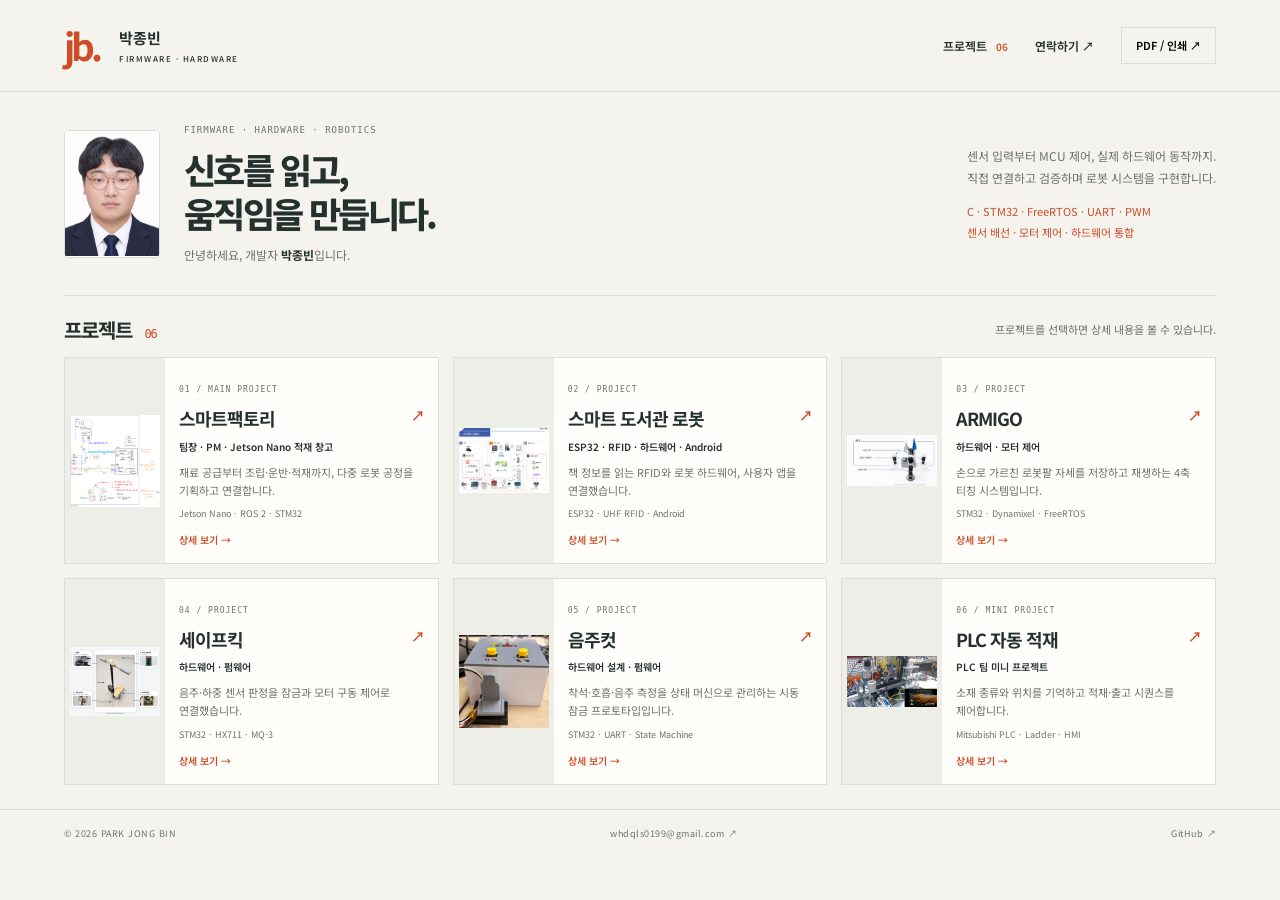
==== index.html @ bbc01ae9 "Expand project case studies with contributions and troubleshooting" ====
<!doctype html>
<html lang="ko">
<head>
  <meta charset="utf-8"><meta name="viewport" content="width=device-width,initial-scale=1">
  <meta name="description" content="박종빈의 펌웨어·하드웨어 개발 포트폴리오. 스마트팩토리, 도서관 로봇, ARMIGO, SafeKick, 음주컷, PLC 자동화 프로젝트.">
  <meta name="theme-color" content="#f5f3ee">
  <meta property="og:title" content="박종빈 | Firmware & Hardware"><meta property="og:description" content="센서의 신호를 읽고, 하드웨어의 움직임을 만듭니다.">
  <title>박종빈 — Firmware & Hardware</title>
  <link rel="icon" href="assets/favicon.svg" type="image/svg+xml">
  <link rel="stylesheet" href="style.css?v=20260918-cases"><script defer src="script.js?v=20260918-cases"></script>
</head>
<body class="home-page"><a class="skip" href="#projects">프로젝트로 바로가기</a><header class="topbar"><a href="index.html" class="brand" aria-label="박종빈 포트폴리오 홈"><span class="brand-mark">jb.</span><span>박종빈 <small>FIRMWARE · HARDWARE</small></span></a><nav aria-label="주 메뉴"><a href="index.html#projects">프로젝트 <span>06</span></a><a href="mailto:whdqls0199@gmail.com">연락하기 ↗</a><button class="print-button" type="button">PDF / 인쇄 ↗</button></nav></header><main class="home-main"><section class="home-intro" aria-labelledby="intro-title"><div class="home-identity"><img class="home-portrait" src="assets/profile.png" alt="박종빈 프로필 사진" width="1086" height="1448"><div><p class="eyebrow">FIRMWARE · HARDWARE · ROBOTICS</p><h1 id="intro-title">신호를 읽고,<br>움직임을 만듭니다.</h1><p class="home-byline">안녕하세요, 개발자 <strong>박종빈</strong>입니다.</p></div></div><div class="home-summary"><p>센서 입력부터 MCU 제어, 실제 하드웨어 동작까지.<br>직접 연결하고 검증하며 로봇 시스템을 구현합니다.</p><p class="home-skills">C · STM32 · FreeRTOS · UART · PWM<br>센서 배선 · 모터 제어 · 하드웨어 통합</p></div></section><section id="projects" class="home-projects" aria-labelledby="projects-title"><div class="home-projects-heading"><h2 id="projects-title">프로젝트 <span>06</span></h2><p>프로젝트를 선택하면 상세 내용을 볼 수 있습니다.</p></div><div class="project-cards"><a class="project-card" href="factory.html"><div class="card-visual"><img src="assets/factory-layout.png" alt="스마트팩토리 전체 구역 배치도" loading="lazy"></div><div class="card-copy"><span class="card-number">01 / MAIN PROJECT</span><h3>스마트팩토리<span aria-hidden="true">↗</span></h3><p class="card-role">팀장 · PM · Jetson Nano 적재 창고</p><p class="card-description">재료 공급부터 조립·운반·적재까지, 다중 로봇 공정을 기획하고 연결합니다.</p><p class="card-tags">Jetson Nano · ROS 2 · STM32</p><span class="card-link">상세 보기 →</span></div></a><a class="project-card" href="library.html"><div class="card-visual"><img src="assets/library-hardware.png" alt="스마트 도서관 로봇 프로젝트" loading="lazy"></div><div class="card-copy"><span class="card-number">02 / PROJECT</span><h3>스마트 도서관 로봇<span aria-hidden="true">↗</span></h3><p class="card-role">ESP32 · RFID · 하드웨어 · Android</p><p class="card-description">책 정보를 읽는 RFID와 로봇 하드웨어, 사용자 앱을 연결했습니다.</p><p class="card-tags">ESP32 · UHF RFID · Android</p><span class="card-link">상세 보기 →</span></div></a><a class="project-card" href="armigo.html"><div class="card-visual"><img src="assets/armigo-updated.png" alt="ARMIGO 프로젝트" loading="lazy"></div><div class="card-copy"><span class="card-number">03 / PROJECT</span><h3>ARMIGO<span aria-hidden="true">↗</span></h3><p class="card-role">하드웨어 · 모터 제어</p><p class="card-description">손으로 가르친 로봇팔 자세를 저장하고 재생하는 4축 티칭 시스템입니다.</p><p class="card-tags">STM32 · Dynamixel · FreeRTOS</p><span class="card-link">상세 보기 →</span></div></a><a class="project-card" href="safekick.html"><div class="card-visual"><img src="assets/safekick-updated.png" alt="세이프킥 프로젝트" loading="lazy"></div><div class="card-copy"><span class="card-number">04 / PROJECT</span><h3>세이프킥<span aria-hidden="true">↗</span></h3><p class="card-role">하드웨어 · 펌웨어</p><p class="card-description">음주·하중 센서 판정을 잠금과 모터 구동 제어로 연결했습니다.</p><p class="card-tags">STM32 · HX711 · MQ-3</p><span class="card-link">상세 보기 →</span></div></a><a class="project-card" href="umjoo.html"><div class="card-visual"><img src="assets/umjoo.webp" alt="음주컷 프로젝트" loading="lazy"></div><div class="card-copy"><span class="card-number">05 / PROJECT</span><h3>음주컷<span aria-hidden="true">↗</span></h3><p class="card-role">하드웨어 설계 · 펌웨어</p><p class="card-description">착석·호흡·음주 측정을 상태 머신으로 관리하는 시동 잠금 프로토타입입니다.</p><p class="card-tags">STM32 · UART · State Machine</p><span class="card-link">상세 보기 →</span></div></a><a class="project-card" href="plc.html"><div class="card-visual"><img src="assets/plc.webp" alt="PLC 자동 적재 프로젝트" loading="lazy"></div><div class="card-copy"><span class="card-number">06 / MINI PROJECT</span><h3>PLC 자동 적재<span aria-hidden="true">↗</span></h3><p class="card-role">PLC 팀 미니 프로젝트</p><p class="card-description">소재 종류와 위치를 기억하고 적재·출고 시퀀스를 제어합니다.</p><p class="card-tags">Mitsubishi PLC · Ladder · HMI</p><span class="card-link">상세 보기 →</span></div></a></div></section></main><footer class="site-footer"><span>© 2026 PARK JONG BIN</span><a href="mailto:whdqls0199@gmail.com">whdqls0199@gmail.com ↗</a><a href="https://github.com/PjongB" target="_blank" rel="noopener noreferrer">GitHub ↗</a></footer></body></html>
---- style.css ----
@import url('https://fonts.googleapis.com/css2?family=Noto+Sans+KR:wght@400;500;600;700;800;900&display=swap');
:root{--paper:#f5f3ee;--ink:#25312e;--muted:#6c736b;--line:#dcded4;--accent:#cf4d26;--soft:#e9ece2;--white:#fffefa}*{box-sizing:border-box}html{scroll-behavior:smooth;scroll-padding-top:100px}body{margin:0;background:var(--paper);color:var(--ink);font-family:'Noto Sans KR',-apple-system,BlinkMacSystemFont,'Apple SD Gothic Neo',sans-serif;font-size:15px;line-height:1.8;word-break:keep-all}a{color:inherit;text-decoration:none}button{font:inherit}a,button{-webkit-tap-highlight-color:transparent}a:focus-visible,button:focus-visible{outline:3px solid var(--accent);outline-offset:5px}button{cursor:pointer}img{display:block;width:100%;height:auto}figure{margin:0}h1,h2,h3,h4,p{margin:0}h1,h2,h3,h4{line-height:1.35;letter-spacing:-.055em}p{color:var(--muted)}.skip{position:fixed;top:-80px;left:20px;background:var(--ink);color:white;padding:10px;z-index:10}.skip:focus{top:10px}.topbar{height:92px;max-width:1440px;margin:auto;padding:0 64px;display:flex;align-items:center;justify-content:space-between;border-bottom:1px solid var(--line)}.brand{display:flex;align-items:center;gap:14px;font-weight:700;line-height:1.4}.brand-mark{font-size:37px;letter-spacing:-4px;color:var(--accent);padding-right:6px}.brand small{display:block;font-size:8px;letter-spacing:1.5px;font-weight:500;margin-top:5px}.topbar nav{display:flex;align-items:center;gap:27px;font-size:12px;font-weight:600}.topbar nav a:hover{color:var(--accent)}.topbar nav a span{font-size:10px;margin-left:6px;color:var(--accent)}.print-button{border:1px solid var(--line);background:transparent;padding:8px 14px;font-size:11px}.print-button:hover{background:var(--ink);color:white}.print-button span{margin-left:15px}.hero{max-width:1440px;margin:auto;padding:45px 64px 0}.eyebrow{font-family:ui-monospace,SFMono-Regular,Consolas,monospace;font-size:11px;letter-spacing:1.5px;font-weight:500;color:var(--muted);display:flex;align-items:center;gap:10px}.signal{display:inline-block;width:6px;height:6px;border-radius:50%;background:var(--accent)}.edition{margin-left:auto;font-size:9px;letter-spacing:1px}.hero-grid{display:grid;grid-template-columns:1fr 1.05fr;align-items:center;gap:50px;padding:62px 0 70px}.hero-name{font-size:14px;margin-bottom:24px;color:var(--ink)}h1{font-size:clamp(50px,5.6vw,80px);line-height:1.17;letter-spacing:-.075em;font-weight:800}h1 em{font-style:normal;color:var(--accent)}.hero-description{font-size:14px;line-height:1.9;margin:28px 0}.primary-link{display:inline-flex;background:var(--ink);color:white;align-items:center;gap:50px;padding:13px 22px;font-size:12px}.primary-link:hover{background:var(--accent)}.hero-art{background:#eceee5;border:1px solid #d9ddd0;transform:rotate(-1deg)}.hero-art svg{width:100%;display:block;padding:15px}.drawing-header,.drawing-footer{display:flex;justify-content:space-between;gap:10px;padding:17px 20px;font-family:ui-monospace,monospace;font-size:9px;letter-spacing:.8px}.drawing-header{border-bottom:1px solid #d9ddd0}.drawing-footer{border-top:1px solid #d9ddd0;font-size:9px;color:var(--muted)}.orange{color:var(--accent)}.capabilities{display:grid;grid-template-columns:repeat(3,1fr);border-top:1px solid var(--line);border-bottom:1px solid var(--line);padding:30px 0;scroll-margin-top:20px}.capabilities>div{padding:0 28px;border-left:1px solid var(--line)}.capabilities>div:first-child{padding-left:0;border:0}.capabilities>div>span{font-family:monospace;font-size:10px;color:var(--accent);letter-spacing:1px}.capabilities h2{font-size:20px;margin:10px 0}.capabilities p{font-size:12px}.projects-heading{max-width:1440px;margin:auto;padding:85px 64px 36px}.projects-heading h2{font-size:40px;margin:12px 0}.projects-heading h2 span{color:var(--accent);font-family:monospace;font-size:18px;vertical-align:top;margin-left:13px;letter-spacing:0}.projects-heading>p:last-child{font-size:13px}.project-layout{max-width:1440px;margin:auto;display:grid;grid-template-columns:210px minmax(0,1fr);gap:45px;padding:0 64px}.project-nav{position:sticky;top:30px;align-self:start;padding-top:24px}.nav-caption{font-size:9px;font-family:monospace;letter-spacing:1.5px;color:var(--muted);display:block;margin-bottom:18px}.project-nav a{display:flex;align-items:center;gap:10px;font-size:12px;padding:13px 4px;border-bottom:1px solid var(--line);color:var(--muted)}.project-nav a b{font-size:10px;font-family:monospace;font-weight:400}.project-nav a i{font-size:7px;letter-spacing:.7px;font-style:normal;border:1px solid currentColor;padding:0 4px;margin-left:auto}.project-nav a:hover,.project-nav a.active{color:var(--accent)}.project-nav a.active{font-weight:700}.nav-note{font-family:monospace;font-size:10px;line-height:1.6;letter-spacing:1px;margin-top:50px;color:#91968b}.project{margin:0 0 52px;scroll-margin-top:32px;border:1px solid var(--line);background:var(--white)}.sheet{padding:39px 42px 24px}.sheet+.sheet{border-top:1px dashed var(--line)}.featured{border-top:3px solid var(--accent)}.project-top{display:flex;align-items:center;justify-content:space-between;margin-bottom:28px;gap:10px}.project-top .eyebrow{font-size:9px;letter-spacing:1.1px;color:var(--accent)}.status{display:flex;align-items:center;gap:6px;font-size:9px;white-space:nowrap}.folio{font-size:9px;letter-spacing:1px;color:var(--muted);font-family:monospace}.project h2{font-size:36px;font-weight:800;line-height:1.35}.project-lead{font-size:14px;margin:16px 0 22px;line-height:1.85}.metadata{display:flex;gap:30px;margin-bottom:20px;padding:15px 0;border-top:1px solid var(--line);border-bottom:1px solid var(--line)}.metadata>div{flex:1}.metadata span{display:block;font-family:monospace;font-size:8px;letter-spacing:1px;color:var(--muted);margin-bottom:5px}.metadata strong{display:block;font-size:11px;line-height:1.7;font-weight:600}.tags{display:flex;flex-wrap:wrap;gap:6px;margin:18px 0 24px}.tags span{background:var(--soft);padding:3px 9px;font-size:9px;font-family:ui-monospace,'Noto Sans KR',monospace;color:#53604e}.two-col{display:grid;grid-template-columns:1fr 1fr;gap:30px;margin:25px 0 12px}.two-col h3{font-size:15px;margin-bottom:9px}.two-col p{font-size:12px;line-height:1.85}.page-footer{display:flex;align-items:center;justify-content:space-between;border-top:1px solid var(--line);padding-top:15px;margin-top:28px;gap:12px;font-size:9px;color:var(--muted)}.page-footer a{color:var(--ink)}.page-footer a:hover{color:var(--accent)}.page-footer>span:last-child{font-family:monospace;white-space:nowrap}.factory-flow{display:flex;flex-wrap:wrap;align-items:center;background:#edf0e7;padding:24px 20px;gap:12px;margin-top:25px}.factory-flow>div{flex:1;min-width:0}.factory-flow div>span{display:block;font-size:10px;color:var(--accent);font-family:monospace;margin-bottom:10px}.factory-flow strong{display:block;font-size:15px}.factory-flow small{display:block;color:var(--muted);font-size:9px;margin-top:6px}.factory-flow>i{font-style:normal;color:var(--accent)}.factory-flow>p{width:100%;border-top:1px solid #d6dbcd;padding-top:15px;margin-top:9px;font-family:monospace;font-size:10px;color:var(--ink)}.factory-flow>p>span{margin-left:12px;font-family:'Noto Sans KR',sans-serif;font-size:9px;color:var(--muted)}.detail-title{font-size:29px;margin-bottom:28px}.contribution-list>div{display:grid;grid-template-columns:30px 1fr;gap:14px;padding:20px 0;border-top:1px solid var(--line)}.contribution-list>div>span{font:12px monospace;color:var(--accent);padding-top:5px}.contribution-list h4{font-size:16px;margin-bottom:9px}.contribution-list p{font-size:12px;line-height:1.9}.progress-note{background:#f1eee4;padding:20px;margin-top:17px;display:flex;gap:20px;align-items:start}.progress-note>span{white-space:nowrap;font-size:10px;color:var(--accent);font-weight:700}.progress-note p{font-size:11px;line-height:1.8}.library-system{display:grid;grid-template-columns:1fr 1.3fr;align-items:center;gap:30px;background:#e9ece1;padding:30px 35px;min-height:225px}.library-system .eyebrow{font-size:8px}.library-system h3{font-size:23px;margin:12px 0}.library-system p{font-size:11px}.book-stack{display:flex;align-items:end;gap:7px;height:125px;border-bottom:7px solid #536254;padding:0 8px}.book-stack i{display:block;height:90%;width:27px;background:#b7c5ad;border:1px solid #73846d;position:relative}.book-stack i:after{content:'';position:absolute;top:20%;left:15%;right:15%;height:5px;border-top:1px solid #73846d;border-bottom:1px solid #73846d}.book-stack i:nth-child(2){height:75%;background:#d8dfc8}.book-stack i:nth-child(3){height:97%;background:#c86340;border-color:#ac4b2e}.book-stack i:nth-child(4){height:83%}.book-stack i:nth-child(5){height:70%;transform:rotate(-12deg);transform-origin:bottom left;margin-left:17px}.project-image{background:#efefea}.project-image img{height:275px;object-fit:contain;background:#eaece5;padding:12px}.project-image figcaption,figcaption{font-size:9px;line-height:1.6;color:var(--muted);padding:9px 12px;background:#f1f2ec}.engineering-split{display:grid;grid-template-columns:1.1fr 1fr;gap:24px;margin-bottom:25px}.engineering-split figure img{height:235px;object-fit:contain;background:#edf0e7;padding:10px}.mini-flow{background:#edf0e7;padding:14px;display:flex;flex-direction:column;text-align:center;justify-content:center;gap:5px}.mini-flow span{font:9px monospace;letter-spacing:.3px}.mini-flow i{font:8px monospace;color:var(--muted)}.mini-flow strong{font-size:11px;border:1px solid #cfd6c5;background:var(--white);padding:7px}.fix-grid{display:grid;grid-template-columns:1fr 1fr;gap:26px;margin:25px 0}.fix-grid>div>span{font:8px monospace;letter-spacing:1px;color:var(--accent)}.fix-grid h4{font-size:16px;margin:8px 0 10px}.fix-grid p{font-size:12px;line-height:1.85}.technical-note{border-left:2px solid var(--accent);background:#f4f3ed;padding:17px 20px;margin-top:22px}.technical-note strong{font-size:11px}.technical-note p{font-size:11px;line-height:1.85;margin-top:5px}.spec-strip{display:grid;grid-template-columns:repeat(3,1fr);border-block:1px solid var(--line);padding:22px 0}.spec-strip>div{border-left:1px solid var(--line);padding-left:23px}.spec-strip>div:first-child{border:0;padding-left:0}.spec-strip strong{font-family:monospace;font-size:30px;letter-spacing:-1px;font-weight:400}.spec-strip strong span{font-size:12px;margin-left:5px;color:var(--accent)}.spec-strip p{font-size:10px;margin-top:7px}.control-flow{display:flex;align-items:center;gap:10px;background:#edf0e7;padding:20px 15px}.control-flow>div{flex:1}.control-flow span{display:block;font:7px monospace;color:var(--muted);margin-bottom:6px}.control-flow strong{font-size:10px}.control-flow b{font-size:14px;font-weight:400;color:var(--accent)}.fine-print{font-size:9px;margin-top:15px}.state-flow{display:flex;align-items:center;gap:9px;padding:20px 12px;background:#edf0e7;margin-bottom:25px}.state-flow span{font-size:11px;flex:1;text-align:center}.state-flow b{font-size:14px;color:var(--accent);font-weight:400}.state-flow .state-result{font-family:monospace;font-size:10px;color:var(--accent)}.compact>div{padding:19px 0}.plc-gallery{display:grid;grid-template-columns:1.25fr 1fr;gap:10px}.plc-gallery img{height:200px;object-fit:contain;background:#edf0e7;padding:8px}.contact{margin:30px auto 0;max-width:1312px;border-top:1px solid var(--line);padding:70px 0}.contact h2{font-size:39px;margin:20px 0}.contact>a{display:inline-block;font-size:23px;border-bottom:1px solid var(--ink);padding-bottom:5px}.contact>a>span{color:var(--accent);margin-left:50px}.contact>p:last-child{font-size:12px;margin-top:22px}.site-footer{max-width:1440px;margin:auto;padding:25px 64px;border-top:1px solid var(--line);display:flex;justify-content:space-between;font-size:9px;letter-spacing:.5px;color:var(--muted)}
@media(min-width:1440px){.contact{max-width:1312px}}
@media(max-width:1200px){.topbar{padding-inline:35px}.hero{padding-inline:35px}.hero-grid{gap:28px}.projects-heading{padding-inline:35px}.project-layout{padding-inline:35px;grid-template-columns:175px minmax(0,1fr);gap:25px}.sheet{padding:32px 30px 22px}.project h2{font-size:31px}.contact{margin-inline:35px}.site-footer{padding-inline:35px}.project-nav a{font-size:10px}.hero-art svg{padding:4px}}
@media(max-width:900px){.project-layout{display:block}.project-nav{position:sticky;top:0;z-index:3;background:var(--paper);display:flex;gap:20px;overflow-x:auto;white-space:nowrap;padding:12px 0;margin-bottom:20px;border-bottom:1px solid var(--line);scrollbar-width:thin}.project-nav a{border:0;padding:4px 0;gap:5px;font-size:11px}.nav-caption,.nav-note{display:none}.project-nav a i{display:none}.hero-grid{gap:20px;padding-block:40px 50px}.hero-art{margin-top:20px}.hero-description{font-size:12px}.project{scroll-margin-top:75px}.sheet{padding:35px}.project h2{font-size:36px}.topbar nav{gap:17px}.topbar nav>a:nth-child(2){display:none}.edition{display:none}.contact h2{font-size:33px}}
@media(max-width:600px){body{font-size:14px}.topbar{height:76px;padding-inline:22px}.brand{gap:8px;font-size:12px}.brand small{font-size:6px;letter-spacing:1px}.brand-mark{font-size:30px}.topbar nav{gap:16px}.topbar nav>a{font-size:10px}.topbar nav>a:first-child{display:none}.print-button{padding:6px 9px;font-size:9px}.print-button span{display:none}.hero{padding:29px 22px 0}.hero>.eyebrow{font-size:8px;letter-spacing:1px}.hero-grid{display:block;padding:32px 0 35px}.hero-name{font-size:12px;margin-bottom:20px}h1{font-size:55px}.hero-description{margin:23px 0;line-height:1.85}.primary-link{font-size:11px;padding:11px 17px;gap:30px}.hero-art{margin:42px 0 5px}.drawing-header,.drawing-footer{font-size:7px;padding:13px}.capabilities{display:block;padding:4px 0}.capabilities>div,.capabilities>div:first-child{border-left:0;border-top:1px solid var(--line);padding:19px 0;display:grid;grid-template-columns:1fr 1.3fr;gap:5px 10px}.capabilities>div:first-child{border-top:0}.capabilities>div>span{grid-column:1 / -1;font-size:8px}.capabilities h2{font-size:16px;margin:4px 0}.capabilities p{font-size:10px}.projects-heading{padding:55px 22px 23px}.projects-heading h2{font-size:31px}.projects-heading>p:last-child{font-size:11px}.project-layout{padding:0 14px}.project-nav{gap:20px;margin-inline:0;padding-inline:8px}.project{margin-bottom:26px}.sheet{padding:25px 22px 18px}.project-top{margin-bottom:20px}.project-top .eyebrow{font-size:7px;letter-spacing:.7px}.folio{font-size:7px}.project h2{font-size:28px}.project-lead{font-size:12px;margin-block:14px 19px}.metadata{gap:15px}.metadata strong{font-size:10px}.tags{gap:5px;margin:15px 0 20px}.tags span{font-size:8px;padding:3px 7px}.factory-flow{gap:7px;padding:19px 12px}.factory-flow strong{font-size:12px}.factory-flow small{font-size:8px}.factory-flow>p>span{display:block;margin:5px 0 0;font-size:8px}.two-col{gap:20px;display:block;margin:20px 0 10px}.two-col>div+div{margin-top:18px}.two-col h3{font-size:14px}.two-col p{font-size:11px}.detail-title{font-size:25px;margin-bottom:25px}.contribution-list>div{gap:9px;grid-template-columns:22px 1fr;padding:18px 0}.contribution-list h4{font-size:15px}.contribution-list p{font-size:11px}.progress-note{display:block;padding:16px}.progress-note p{margin-top:7px;font-size:10px}.library-system{gap:16px;padding:22px 15px;grid-template-columns:1fr 1.35fr;min-height:200px}.library-system h3{font-size:18px}.library-system p{font-size:9px}.library-system .eyebrow{font-size:6px}.book-stack{height:100px;gap:4px;padding-inline:3px}.book-stack i{width:19px}.book-stack i:nth-child(5){margin-left:8px}.project-image img{height:230px;padding:6px}figcaption,.project-image figcaption{font-size:8px}.engineering-split{gap:12px;grid-template-columns:1fr}.engineering-split figure img{height:220px}.mini-flow{padding:14px 25px}.fix-grid{display:block;margin:20px 0}.fix-grid>div+div{margin-top:21px}.fix-grid h4{font-size:15px}.fix-grid p{font-size:11px}.technical-note{padding:14px 16px}.technical-note p{font-size:10px}.spec-strip>div{padding-left:12px}.spec-strip strong{font-size:24px}.spec-strip strong span{font-size:9px;margin-left:3px}.spec-strip p{font-size:8px}.control-flow{padding:14px 10px;gap:5px}.control-flow strong{font-size:8px}.control-flow span{font-size:6px}.state-flow{gap:6px;padding:17px 8px}.state-flow span{font-size:9px}.state-flow .state-result{font-size:8px}.plc-gallery{grid-template-columns:1fr}.plc-gallery img{height:190px}.page-footer{font-size:8px;margin-top:22px;padding-top:13px}.contact{padding:45px 0;margin:30px 22px 0}.contact h2{font-size:27px}.contact>a{font-size:17px}.contact>a>span{margin-left:20px}.contact>p:last-child{font-size:10px}.site-footer{padding:22px;gap:15px;font-size:7px}.site-footer>span:nth-child(2){display:none}}
@media(prefers-reduced-motion:reduce){html{scroll-behavior:auto}}
@page{size:A4 landscape;margin:10mm}
@media print{html{scroll-behavior:auto}body{background:white;color:#202b26;font-size:10pt;-webkit-print-color-adjust:exact;print-color-adjust:exact}.topbar,.project-nav,.projects-heading,.contact,.site-footer,.skip,.primary-link{display:none!important}.hero{padding:8mm 10mm 0;height:188mm;max-width:none;break-after:page}.hero>.eyebrow{font-size:8pt}.hero-grid{padding:10mm 0 7mm;gap:14mm;grid-template-columns:1fr 1fr}.hero-name{font-size:10pt;margin-bottom:5mm}h1{font-size:45pt}.hero-description{font-size:10pt;margin:6mm 0 0}.hero-art{margin:0}.hero-art svg{max-height:100mm}.capabilities{padding:6mm 0;display:grid;grid-template-columns:repeat(3,1fr)}.capabilities>div,.capabilities>div:first-child{display:block;padding:0 6mm;border-top:0;border-left:1px solid var(--line)}.capabilities>div:first-child{border:0;padding-left:0}.capabilities h2{font-size:13pt}.capabilities p{font-size:8pt}.project-layout{display:block;padding:0;max-width:none}.project{border:0;margin:0;background:white}.sheet{height:188mm;padding:5mm 9mm 4mm;break-after:page;position:relative;overflow:visible}.sheet+.sheet{border:0}.project-top{margin-bottom:4mm}.project-top .eyebrow,.folio{font-size:7pt}.project h2{font-size:26pt;line-height:1.2}.project-lead{font-size:10pt;line-height:1.6;margin:3mm 0}.metadata{padding:2.5mm 0;margin:3mm 0;gap:10mm}.metadata>div:first-child{flex:1.5}.metadata strong{font-size:8pt}.metadata span{font-size:6pt;margin-bottom:1mm}.tags{margin:3mm 0;gap:2mm}.tags span{font-size:6.5pt;padding:1mm 2mm}.project-image{float:right;width:46%;margin:2mm 0 0 7mm}.project-image img{height:68mm;padding:2mm}.project-image figcaption{font-size:6pt}.two-col{display:grid;grid-template-columns:1fr 1fr;gap:9mm;margin:5mm 0}.project-image+.two-col{display:block;width:49%;padding-top:2mm}.project-image+.two-col>div+div{margin-top:6mm}.two-col h3{font-size:11pt;margin-bottom:2mm}.two-col p{font-size:8.5pt;line-height:1.75}.page-footer{position:absolute;bottom:3mm;left:9mm;right:9mm;font-size:7pt;padding-top:2mm;margin:0;clear:both}.factory-flow{margin-top:4mm;padding:5mm;gap:6mm}.factory-flow strong{font-size:12pt}.factory-flow small{font-size:8pt}.factory-flow>p{padding-top:3mm;margin-top:0}.factory-flow>p>span{font-size:8pt}.detail-title{font-size:25pt;margin-bottom:6mm}.contribution-list>div{padding:5mm 0;grid-template-columns:10mm 1fr}.contribution-list h4{font-size:12pt;margin-bottom:2mm}.contribution-list p{font-size:9pt;line-height:1.8}.progress-note{padding:4mm;margin-top:4mm}.progress-note p{font-size:8pt}.progress-note>span{font-size:8pt}.library-system{min-height:55mm;padding:5mm 10mm;grid-template-columns:1fr 2fr}.book-stack{width:50mm;height:40mm}.library-system h3{font-size:19pt;margin:3mm 0}.library-system p{font-size:9pt}.engineering-split{float:right;width:45%;display:block;margin:0 0 0 8mm}.engineering-split figure img{height:49mm}.engineering-split figcaption{font-size:6pt}.mini-flow{padding:3mm;gap:1mm;margin-top:3mm}.mini-flow span{font-size:7pt}.mini-flow strong{padding:1mm;font-size:8pt}.mini-flow i{font-size:6pt}.engineering-split+.fix-grid{display:block;width:50%;margin-top:3mm}.engineering-split+.fix-grid>div+div{margin-top:7mm}.fix-grid h4{font-size:12pt;margin:2mm 0}.fix-grid p{font-size:9pt;line-height:1.75}.fix-grid>div>span{font-size:7pt}.engineering-split~.technical-note{width:50%;margin-top:6mm}.technical-note{padding:4mm;margin-top:5mm}.technical-note strong{font-size:9pt}.technical-note p{font-size:8.5pt}.spec-strip{padding:5mm 0}.spec-strip strong{font-size:26pt}.spec-strip p{font-size:8pt}.control-flow{padding:5mm}.control-flow strong{font-size:9pt}.control-flow span{font-size:7pt}.fine-print{font-size:7pt;margin-top:3mm}.state-flow{padding:5mm;margin-bottom:5mm}.state-flow span{font-size:10pt}.state-flow .state-result{font-size:9pt}.compact>div{padding:4mm 0}.plc-gallery{display:grid;grid-template-columns:1.25fr 1fr;gap:5mm;margin-top:5mm}.plc-gallery img{height:65mm}.plc-gallery figcaption{font-size:7pt}.edition{display:block}.signal{width:5px;height:5px}#plc .sheet{break-after:auto}}

/* Supplied project diagrams: preserve labels and the complete image. */
.hero-art{transform:none}.hero-art img{width:100%;height:auto}.project-image img[src*="-updated"]{height:auto;max-height:none;object-fit:contain;padding:0;background:white}
@media print{.hero-art img{max-height:100mm;object-fit:contain}.project-image img[src*="-updated"]{height:68mm;object-fit:contain}}

.hero-intro{display:flex;align-items:center;gap:20px;margin-bottom:24px}.hero-intro .hero-name{margin:0;line-height:1.8}.profile-photo{width:90px;height:120px;object-fit:contain;background:white;border:1px solid var(--line);border-radius:4px}
@media(max-width:600px){.hero-intro{gap:16px;margin-bottom:22px}.profile-photo{width:75px;height:100px}}
@media print{.hero-intro{gap:5mm;margin-bottom:4mm}.profile-photo{width:18mm;height:24mm}.hero-grid{padding-top:6mm}h1{font-size:39pt}}

/* Compact home and individual project pages */
.home-main{max-width:1440px;margin:auto;padding:0 64px}.home-intro{display:flex;align-items:center;justify-content:space-between;gap:30px;padding:30px 0;border-bottom:1px solid var(--line)}.home-identity{display:flex;align-items:center;gap:24px}.home-portrait{width:96px;height:128px;object-fit:contain;background:white;border:1px solid var(--line);border-radius:4px;flex-shrink:0}.home-intro h1{font-size:35px;line-height:1.25;margin:9px 0}.home-intro .eyebrow{font-size:9px;letter-spacing:1px}.home-byline{font-size:12px}.home-byline strong{color:var(--ink)}.home-summary{font-size:12px;line-height:1.85}.home-skills{margin-top:12px;color:var(--accent);font-size:11px}.home-projects-heading{display:flex;align-items:center;justify-content:space-between;padding:20px 0 14px;gap:16px}.home-projects-heading h2{font-size:20px}.home-projects-heading h2 span{font:12px monospace;color:var(--accent);margin-left:8px}.home-projects-heading p{font-size:11px}.project-cards{display:grid;grid-template-columns:repeat(3,minmax(0,1fr));gap:14px}.project-card{display:grid;grid-template-columns:100px minmax(0,1fr);background:var(--white);border:1px solid var(--line);transition:border-color .18s,transform .18s;min-width:0}.project-card:hover{border-color:var(--accent);transform:translateY(-3px)}.card-visual{background:#eceee7;display:flex;align-items:center;justify-content:center;overflow:hidden}.card-visual img{height:140px;object-fit:contain;padding:5px}.card-copy{padding:14px;min-width:0}.card-number{font:8px monospace;letter-spacing:1px;color:var(--muted)}.card-copy h3{font-size:18px;margin:7px 0}.card-copy h3 span{float:right;color:var(--accent);font-size:14px}.card-role{font-size:10px;color:var(--ink);font-weight:600}.card-description{font-size:11px;line-height:1.65;margin:7px 0}.card-tags{font-size:9px;color:var(--muted)}.card-link{font-size:10px;display:block;margin-top:9px;color:var(--accent);font-weight:600}.factory-thumbnail{display:flex;flex-direction:column;align-items:center;gap:4px;padding:10px;font:8px monospace;color:var(--muted)}.factory-thumbnail span{border:1px solid #bec8b9;padding:5px;background:var(--white)}.factory-thumbnail b{color:var(--accent);transform:rotate(90deg)}.factory-thumbnail strong{font-family:inherit;font-size:9px;margin-top:5px}.home-page .site-footer{margin-top:24px;padding-block:16px}.detail-heading{max-width:1440px;margin:30px auto;display:flex;justify-content:space-between;padding:0 64px;font-size:12px}.detail-heading span{font:10px monospace;color:var(--muted)}.project-title{font-size:36px;line-height:1.3;letter-spacing:-.055em}.project-pager{display:flex;justify-content:space-between;gap:24px;padding:24px 0 35px;font-size:12px}.project-pager a:hover,.detail-heading a:hover{color:var(--accent)}
@media(max-width:1200px){.home-main{padding-inline:35px}.project-card{grid-template-columns:80px minmax(0,1fr)}.card-copy{padding:12px}.card-copy h3{font-size:16px}.home-intro h1{font-size:30px}.detail-heading{padding-inline:35px}}
@media(max-width:900px){.project-cards{grid-template-columns:repeat(2,minmax(0,1fr))}.home-summary{font-size:11px}.home-identity{gap:16px}.home-intro h1{font-size:27px}.home-portrait{width:81px;height:108px}}
@media(max-width:600px){.home-main{padding-inline:22px}.home-intro{display:block;padding:24px 0}.home-summary{margin-top:16px}.home-skills{margin-top:8px}.home-projects-heading{display:block}.home-projects-heading p{margin-top:5px;font-size:10px}.project-cards{grid-template-columns:1fr;gap:10px}.project-card{grid-template-columns:88px minmax(0,1fr)}.card-copy{padding:12px 14px}.card-description{margin:5px 0}.card-link{margin-top:5px}.card-visual img{height:150px}.home-intro h1{font-size:27px}.home-intro .eyebrow{font-size:7px}.home-identity{gap:14px}.detail-heading{padding-inline:22px;margin:20px auto}.project-title{font-size:28px}.project-pager{padding-inline:8px;font-size:11px}.home-page .site-footer{flex-wrap:wrap}.home-page .site-footer>a{font-size:9px}}
@media print{.home-main{padding:0 5mm;max-width:none}.home-intro{padding:4mm 0;gap:8mm}.home-identity{gap:5mm}.home-portrait{width:20mm;height:27mm}.home-intro h1{font-size:23pt;margin:2mm 0}.home-intro .eyebrow{font-size:6pt}.home-byline,.home-summary{font-size:8pt}.home-skills{font-size:7pt;margin-top:2mm}.home-projects-heading{padding:4mm 0 3mm}.home-projects-heading h2{font-size:14pt}.home-projects-heading p{font-size:7pt}.project-cards{grid-template-columns:repeat(3,minmax(0,1fr));gap:3mm}.project-card{grid-template-columns:23mm minmax(0,1fr);break-inside:avoid;min-height:49mm}.card-visual img{height:39mm;padding:1mm}.card-copy{padding:3mm}.card-number{font-size:5pt}.card-copy h3{font-size:11pt;margin:2mm 0}.card-role{font-size:6pt}.card-description{font-size:7pt;line-height:1.6;margin:2mm 0}.card-tags{font-size:5.5pt}.card-link{font-size:6pt;margin-top:2mm}.home-page .site-footer{display:flex!important;max-width:none;margin-top:4mm;padding:3mm 5mm;font-size:6pt}.detail-heading,.project-pager{display:none}.project-title{font-size:26pt}.detail-page .project-nav{display:none}}
/* Evidence-led three-page project cases */
.case-tabs{display:flex;gap:8px;flex-wrap:wrap;padding:0 0 18px;font-size:11px}.case-tabs a{border-bottom:1px solid var(--line);padding:7px 10px}.case-tabs a:hover{border-color:var(--accent);color:var(--accent)}.case-sheet{padding:32px 36px 22px;scroll-margin-top:20px}.case-title{font-size:32px!important;line-height:1.35;letter-spacing:-.055em}.case-lead{font-size:13px;line-height:1.85;margin:14px 0 19px}.case-meta{display:flex;justify-content:space-between;gap:20px;font-size:10px;border-block:1px solid var(--line);padding:10px 0;color:var(--muted)}.case-sheet .tags{margin:12px 0 20px}.case-grid{display:grid;grid-template-columns:1.15fr 1fr;align-items:start;gap:28px}.case-visuals{display:grid;gap:16px;min-width:0}.case-media{background:#f0f1eb;border:1px solid #e1e3db;min-width:0}.case-media img{object-fit:contain;width:100%;max-height:390px;background:white}.case-visuals.dual .case-media img{max-height:265px}.case-visuals.single .case-media img{min-height:260px}.case-media figcaption{font-size:9px;padding:9px 11px;line-height:1.65}.case-media figcaption span,.case-media figcaption a{color:var(--accent);margin-left:6px}.case-video video{display:block;width:100%;max-height:270px;background:#101513}.case-video .print-video-poster{display:none}.case-copy section+section{margin-top:24px;padding-top:20px;border-top:1px solid var(--line)}.case-copy h3{font-size:17px;line-height:1.5;margin-bottom:8px}.case-copy p{font-size:12px;line-height:1.9}.case-sheet .page-footer{gap:15px;font-size:9px;align-items:end;margin-top:26px}.case-sheet .page-footer>span:last-child{white-space:nowrap}.case-page .project{margin-bottom:0}.case-page .project-pager{margin-bottom:20px}
@media(max-width:1100px){.case-sheet{padding:28px}.case-grid{gap:20px;grid-template-columns:1fr 1fr}.case-title{font-size:29px!important}.case-copy p{font-size:11px}}
@media(max-width:600px){.case-tabs{font-size:10px;padding:0 7px 13px;gap:0}.case-tabs a{padding:7px}.case-sheet{padding:25px 22px 18px}.case-title{font-size:25px!important}.case-lead{font-size:12px}.case-grid{grid-template-columns:1fr;gap:24px}.case-meta{display:block;font-size:9px}.case-meta>span{display:block}.case-meta>span+span{margin-top:4px}.case-visuals.single .case-media img{min-height:0;max-height:none}.case-visuals.dual .case-media img{max-height:300px}.case-copy h3{font-size:16px}.case-copy p{font-size:12px}.case-copy section+section{margin-top:17px;padding-top:16px}.case-sheet .page-footer{font-size:8px;align-items:start}.case-sheet .project-top .folio{font-size:7px}}
@media print{.case-tabs{display:none}.case-page .sheet.case-sheet{height:188mm;padding:5mm 8mm 12mm;break-after:page}.case-page .sheet.case-sheet:last-child{break-after:auto}.case-title{font-size:24pt!important;line-height:1.25}.case-lead{font-size:9pt;margin:3mm 0 4mm;line-height:1.7}.case-meta{font-size:7pt;padding:2mm 0;gap:8mm}.case-sheet .tags{margin:2mm 0 3mm}.case-sheet .project-top{margin-bottom:3mm}.case-grid{grid-template-columns:1.2fr 1fr;gap:8mm}.case-visuals{gap:3mm}.case-media img{max-height:105mm;min-height:0!important}.case-visuals.dual .case-media img{max-height:47mm}.case-media figcaption{font-size:6pt;padding:1.5mm 2mm}.case-media figcaption span{display:none}.case-video video{display:none}.case-video .print-video-poster{display:block;max-height:40mm!important}.case-copy h3{font-size:11pt;margin-bottom:2mm}.case-copy p{font-size:8.5pt;line-height:1.8}.case-copy section+section{margin-top:5mm;padding-top:4mm}.case-sheet .page-footer{position:absolute;left:8mm;right:8mm;bottom:3mm;font-size:6.5pt;margin:0;padding-top:2mm;gap:5mm}.case-page .project{margin:0;border:0}.case-page .project-pager{display:none}}
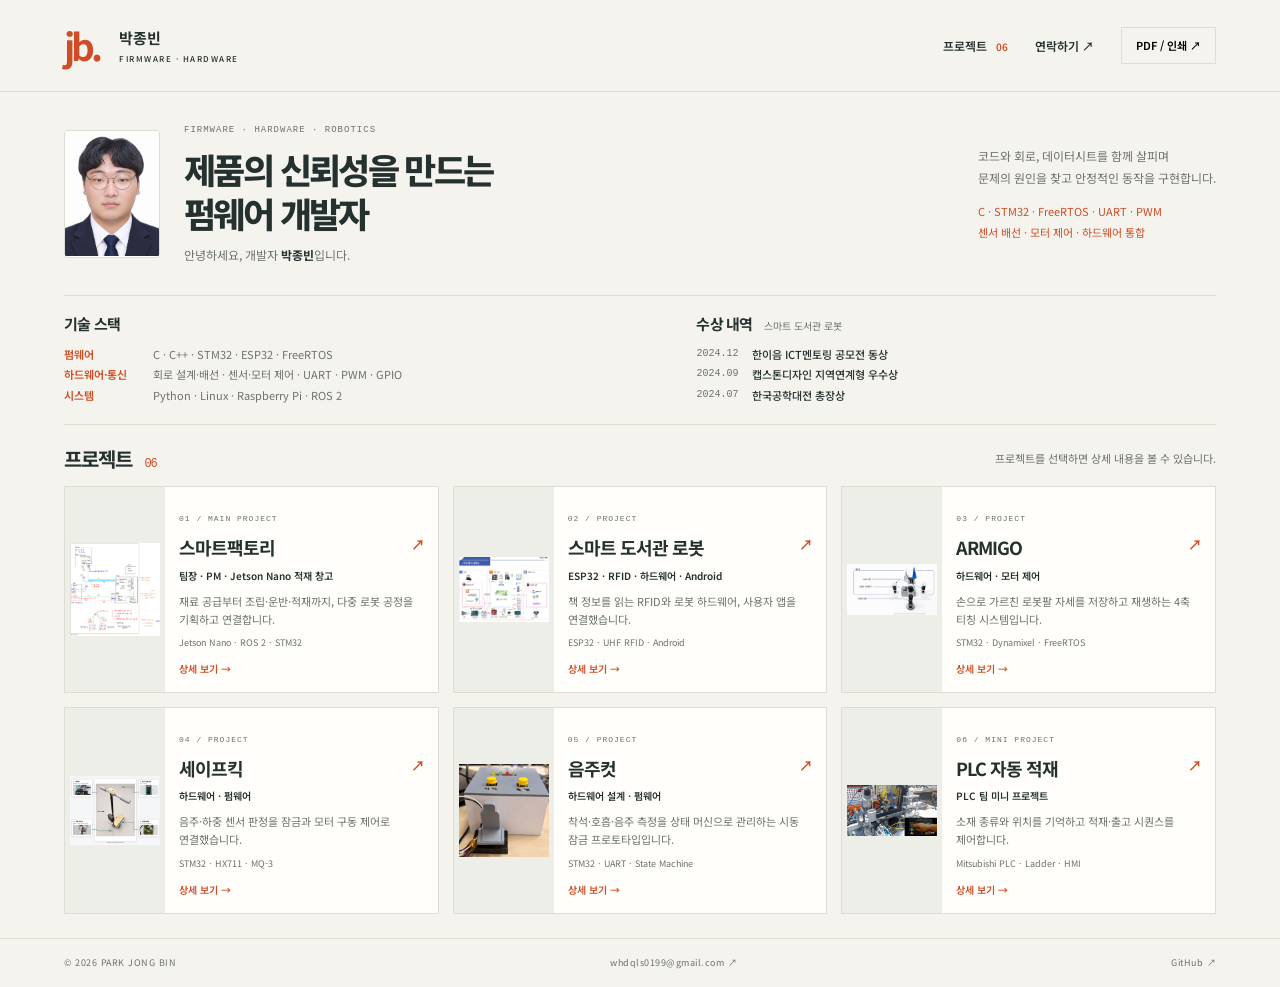
==== commit c5fcdf17: "Add awards and skills; fix portfolio printing" ====
--- a/index.html
+++ b/index.html
@@ -4,9 +4,9 @@
   <meta charset="utf-8"><meta name="viewport" content="width=device-width,initial-scale=1">
   <meta name="description" content="박종빈의 펌웨어·하드웨어 개발 포트폴리오. 스마트팩토리, 도서관 로봇, ARMIGO, SafeKick, 음주컷, PLC 자동화 프로젝트.">
   <meta name="theme-color" content="#f5f3ee">
-  <meta property="og:title" content="박종빈 | Firmware & Hardware"><meta property="og:description" content="센서의 신호를 읽고, 하드웨어의 움직임을 만듭니다.">
+  <meta property="og:title" content="박종빈 | Firmware & Hardware"><meta property="og:description" content="제품의 신뢰성을 만드는 펌웨어 개발자 박종빈입니다.">
   <title>박종빈 — Firmware & Hardware</title>
   <link rel="icon" href="assets/favicon.svg" type="image/svg+xml">
-  <link rel="stylesheet" href="style.css?v=20260918-cases"><script defer src="script.js?v=20260918-cases"></script>
+  <link rel="stylesheet" href="style.css?v=20260918-print2"><script defer src="script.js?v=20260918-print2"></script>
 </head>
-<body class="home-page"><a class="skip" href="#projects">프로젝트로 바로가기</a><header class="topbar"><a href="index.html" class="brand" aria-label="박종빈 포트폴리오 홈"><span class="brand-mark">jb.</span><span>박종빈 <small>FIRMWARE · HARDWARE</small></span></a><nav aria-label="주 메뉴"><a href="index.html#projects">프로젝트 <span>06</span></a><a href="mailto:whdqls0199@gmail.com">연락하기 ↗</a><button class="print-button" type="button">PDF / 인쇄 ↗</button></nav></header><main class="home-main"><section class="home-intro" aria-labelledby="intro-title"><div class="home-identity"><img class="home-portrait" src="assets/profile.png" alt="박종빈 프로필 사진" width="1086" height="1448"><div><p class="eyebrow">FIRMWARE · HARDWARE · ROBOTICS</p><h1 id="intro-title">신호를 읽고,<br>움직임을 만듭니다.</h1><p class="home-byline">안녕하세요, 개발자 <strong>박종빈</strong>입니다.</p></div></div><div class="home-summary"><p>센서 입력부터 MCU 제어, 실제 하드웨어 동작까지.<br>직접 연결하고 검증하며 로봇 시스템을 구현합니다.</p><p class="home-skills">C · STM32 · FreeRTOS · UART · PWM<br>센서 배선 · 모터 제어 · 하드웨어 통합</p></div></section><section id="projects" class="home-projects" aria-labelledby="projects-title"><div class="home-projects-heading"><h2 id="projects-title">프로젝트 <span>06</span></h2><p>프로젝트를 선택하면 상세 내용을 볼 수 있습니다.</p></div><div class="project-cards"><a class="project-card" href="factory.html"><div class="card-visual"><img src="assets/factory-layout.png" alt="스마트팩토리 전체 구역 배치도" loading="lazy"></div><div class="card-copy"><span class="card-number">01 / MAIN PROJECT</span><h3>스마트팩토리<span aria-hidden="true">↗</span></h3><p class="card-role">팀장 · PM · Jetson Nano 적재 창고</p><p class="card-description">재료 공급부터 조립·운반·적재까지, 다중 로봇 공정을 기획하고 연결합니다.</p><p class="card-tags">Jetson Nano · ROS 2 · STM32</p><span class="card-link">상세 보기 →</span></div></a><a class="project-card" href="library.html"><div class="card-visual"><img src="assets/library-hardware.png" alt="스마트 도서관 로봇 프로젝트" loading="lazy"></div><div class="card-copy"><span class="card-number">02 / PROJECT</span><h3>스마트 도서관 로봇<span aria-hidden="true">↗</span></h3><p class="card-role">ESP32 · RFID · 하드웨어 · Android</p><p class="card-description">책 정보를 읽는 RFID와 로봇 하드웨어, 사용자 앱을 연결했습니다.</p><p class="card-tags">ESP32 · UHF RFID · Android</p><span class="card-link">상세 보기 →</span></div></a><a class="project-card" href="armigo.html"><div class="card-visual"><img src="assets/armigo-updated.png" alt="ARMIGO 프로젝트" loading="lazy"></div><div class="card-copy"><span class="card-number">03 / PROJECT</span><h3>ARMIGO<span aria-hidden="true">↗</span></h3><p class="card-role">하드웨어 · 모터 제어</p><p class="card-description">손으로 가르친 로봇팔 자세를 저장하고 재생하는 4축 티칭 시스템입니다.</p><p class="card-tags">STM32 · Dynamixel · FreeRTOS</p><span class="card-link">상세 보기 →</span></div></a><a class="project-card" href="safekick.html"><div class="card-visual"><img src="assets/safekick-updated.png" alt="세이프킥 프로젝트" loading="lazy"></div><div class="card-copy"><span class="card-number">04 / PROJECT</span><h3>세이프킥<span aria-hidden="true">↗</span></h3><p class="card-role">하드웨어 · 펌웨어</p><p class="card-description">음주·하중 센서 판정을 잠금과 모터 구동 제어로 연결했습니다.</p><p class="card-tags">STM32 · HX711 · MQ-3</p><span class="card-link">상세 보기 →</span></div></a><a class="project-card" href="umjoo.html"><div class="card-visual"><img src="assets/umjoo.webp" alt="음주컷 프로젝트" loading="lazy"></div><div class="card-copy"><span class="card-number">05 / PROJECT</span><h3>음주컷<span aria-hidden="true">↗</span></h3><p class="card-role">하드웨어 설계 · 펌웨어</p><p class="card-description">착석·호흡·음주 측정을 상태 머신으로 관리하는 시동 잠금 프로토타입입니다.</p><p class="card-tags">STM32 · UART · State Machine</p><span class="card-link">상세 보기 →</span></div></a><a class="project-card" href="plc.html"><div class="card-visual"><img src="assets/plc.webp" alt="PLC 자동 적재 프로젝트" loading="lazy"></div><div class="card-copy"><span class="card-number">06 / MINI PROJECT</span><h3>PLC 자동 적재<span aria-hidden="true">↗</span></h3><p class="card-role">PLC 팀 미니 프로젝트</p><p class="card-description">소재 종류와 위치를 기억하고 적재·출고 시퀀스를 제어합니다.</p><p class="card-tags">Mitsubishi PLC · Ladder · HMI</p><span class="card-link">상세 보기 →</span></div></a></div></section></main><footer class="site-footer"><span>© 2026 PARK JONG BIN</span><a href="mailto:whdqls0199@gmail.com">whdqls0199@gmail.com ↗</a><a href="https://github.com/PjongB" target="_blank" rel="noopener noreferrer">GitHub ↗</a></footer></body></html>+<body class="home-page"><a class="skip" href="#projects">프로젝트로 바로가기</a><header class="topbar"><a href="index.html" class="brand" aria-label="박종빈 포트폴리오 홈"><span class="brand-mark">jb.</span><span>박종빈 <small>FIRMWARE · HARDWARE</small></span></a><nav aria-label="주 메뉴"><a href="index.html#projects">프로젝트 <span>06</span></a><a href="mailto:whdqls0199@gmail.com">연락하기 ↗</a><button class="print-button" type="button">PDF / 인쇄 ↗</button></nav></header><main class="home-main"><section class="home-intro" aria-labelledby="intro-title"><div class="home-identity"><img class="home-portrait" src="assets/profile.png" alt="박종빈 프로필 사진" width="1086" height="1448"><div><p class="eyebrow">FIRMWARE · HARDWARE · ROBOTICS</p><h1 id="intro-title">제품의 신뢰성을 만드는<br>펌웨어 개발자</h1><p class="home-byline">안녕하세요, 개발자 <strong>박종빈</strong>입니다.</p></div></div><div class="home-summary"><p>코드와 회로, 데이터시트를 함께 살피며<br>문제의 원인을 찾고 안정적인 동작을 구현합니다.</p><p class="home-skills">C · STM32 · FreeRTOS · UART · PWM<br>센서 배선 · 모터 제어 · 하드웨어 통합</p></div></section><section class="home-credentials" aria-label="기술 스택과 수상 내역"><div class="skills-summary"><h2>기술 스택</h2><dl><div><dt>펌웨어</dt><dd>C · C++ · STM32 · ESP32 · FreeRTOS</dd></div><div><dt>하드웨어·통신</dt><dd>회로 설계·배선 · 센서·모터 제어 · UART · PWM · GPIO</dd></div><div><dt>시스템</dt><dd>Python · Linux · Raspberry Pi · ROS 2</dd></div></dl></div><div class="awards-summary"><h2>수상 내역 <span>스마트 도서관 로봇</span></h2><ul><li><time>2024.12</time><strong>한이음 ICT멘토링 공모전 동상</strong></li><li><time>2024.09</time><strong>캡스톤디자인 지역연계형 우수상</strong></li><li><time>2024.07</time><strong>한국공학대전 총장상</strong></li></ul></div></section><section id="projects" class="home-projects" aria-labelledby="projects-title"><div class="home-projects-heading"><h2 id="projects-title">프로젝트 <span>06</span></h2><p>프로젝트를 선택하면 상세 내용을 볼 수 있습니다.</p></div><div class="project-cards"><a class="project-card" href="factory.html"><div class="card-visual"><img src="assets/factory-layout.png" alt="스마트팩토리 전체 구역 배치도" width="1940" height="1987"></div><div class="card-copy"><span class="card-number">01 / MAIN PROJECT</span><h3>스마트팩토리<span aria-hidden="true">↗</span></h3><p class="card-role">팀장 · PM · Jetson Nano 적재 창고</p><p class="card-description">재료 공급부터 조립·운반·적재까지, 다중 로봇 공정을 기획하고 연결합니다.</p><p class="card-tags">Jetson Nano · ROS 2 · STM32</p><span class="card-link">상세 보기 →</span></div></a><a class="project-card" href="library.html"><div class="card-visual"><img src="assets/library-hardware.png" alt="스마트 도서관 로봇 프로젝트" width="1562" height="1132"></div><div class="card-copy"><span class="card-number">02 / PROJECT</span><h3>스마트 도서관 로봇<span aria-hidden="true">↗</span></h3><p class="card-role">ESP32 · RFID · 하드웨어 · Android</p><p class="card-description">책 정보를 읽는 RFID와 로봇 하드웨어, 사용자 앱을 연결했습니다.</p><p class="card-tags">ESP32 · UHF RFID · Android</p><span class="card-link">상세 보기 →</span></div></a><a class="project-card" href="armigo.html"><div class="card-visual"><img src="assets/armigo-updated.png" alt="ARMIGO 프로젝트" width="1672" height="941"></div><div class="card-copy"><span class="card-number">03 / PROJECT</span><h3>ARMIGO<span aria-hidden="true">↗</span></h3><p class="card-role">하드웨어 · 모터 제어</p><p class="card-description">손으로 가르친 로봇팔 자세를 저장하고 재생하는 4축 티칭 시스템입니다.</p><p class="card-tags">STM32 · Dynamixel · FreeRTOS</p><span class="card-link">상세 보기 →</span></div></a><a class="project-card" href="safekick.html"><div class="card-visual"><img src="assets/safekick-updated.png" alt="세이프킥 프로젝트" width="1426" height="1102"></div><div class="card-copy"><span class="card-number">04 / PROJECT</span><h3>세이프킥<span aria-hidden="true">↗</span></h3><p class="card-role">하드웨어 · 펌웨어</p><p class="card-description">음주·하중 센서 판정을 잠금과 모터 구동 제어로 연결했습니다.</p><p class="card-tags">STM32 · HX711 · MQ-3</p><span class="card-link">상세 보기 →</span></div></a><a class="project-card" href="umjoo.html"><div class="card-visual"><img src="assets/umjoo.webp" alt="음주컷 프로젝트" width="1063" height="1100"></div><div class="card-copy"><span class="card-number">05 / PROJECT</span><h3>음주컷<span aria-hidden="true">↗</span></h3><p class="card-role">하드웨어 설계 · 펌웨어</p><p class="card-description">착석·호흡·음주 측정을 상태 머신으로 관리하는 시동 잠금 프로토타입입니다.</p><p class="card-tags">STM32 · UART · State Machine</p><span class="card-link">상세 보기 →</span></div></a><a class="project-card" href="plc.html"><div class="card-visual"><img src="assets/plc.webp" alt="PLC 자동 적재 프로젝트" width="1280" height="720"></div><div class="card-copy"><span class="card-number">06 / MINI PROJECT</span><h3>PLC 자동 적재<span aria-hidden="true">↗</span></h3><p class="card-role">PLC 팀 미니 프로젝트</p><p class="card-description">소재 종류와 위치를 기억하고 적재·출고 시퀀스를 제어합니다.</p><p class="card-tags">Mitsubishi PLC · Ladder · HMI</p><span class="card-link">상세 보기 →</span></div></a></div></section></main><footer class="site-footer"><span>© 2026 PARK JONG BIN</span><a href="mailto:whdqls0199@gmail.com">whdqls0199@gmail.com ↗</a><a href="https://github.com/PjongB" target="_blank" rel="noopener noreferrer">GitHub ↗</a></footer></body></html>
--- a/style.css
+++ b/style.css
@@ -27,3 +27,25 @@
 @media(max-width:1100px){.case-sheet{padding:28px}.case-grid{gap:20px;grid-template-columns:1fr 1fr}.case-title{font-size:29px!important}.case-copy p{font-size:11px}}
 @media(max-width:600px){.case-tabs{font-size:10px;padding:0 7px 13px;gap:0}.case-tabs a{padding:7px}.case-sheet{padding:25px 22px 18px}.case-title{font-size:25px!important}.case-lead{font-size:12px}.case-grid{grid-template-columns:1fr;gap:24px}.case-meta{display:block;font-size:9px}.case-meta>span{display:block}.case-meta>span+span{margin-top:4px}.case-visuals.single .case-media img{min-height:0;max-height:none}.case-visuals.dual .case-media img{max-height:300px}.case-copy h3{font-size:16px}.case-copy p{font-size:12px}.case-copy section+section{margin-top:17px;padding-top:16px}.case-sheet .page-footer{font-size:8px;align-items:start}.case-sheet .project-top .folio{font-size:7px}}
 @media print{.case-tabs{display:none}.case-page .sheet.case-sheet{height:188mm;padding:5mm 8mm 12mm;break-after:page}.case-page .sheet.case-sheet:last-child{break-after:auto}.case-title{font-size:24pt!important;line-height:1.25}.case-lead{font-size:9pt;margin:3mm 0 4mm;line-height:1.7}.case-meta{font-size:7pt;padding:2mm 0;gap:8mm}.case-sheet .tags{margin:2mm 0 3mm}.case-sheet .project-top{margin-bottom:3mm}.case-grid{grid-template-columns:1.2fr 1fr;gap:8mm}.case-visuals{gap:3mm}.case-media img{max-height:105mm;min-height:0!important}.case-visuals.dual .case-media img{max-height:47mm}.case-media figcaption{font-size:6pt;padding:1.5mm 2mm}.case-media figcaption span{display:none}.case-video video{display:none}.case-video .print-video-poster{display:block;max-height:40mm!important}.case-copy h3{font-size:11pt;margin-bottom:2mm}.case-copy p{font-size:8.5pt;line-height:1.8}.case-copy section+section{margin-top:5mm;padding-top:4mm}.case-sheet .page-footer{position:absolute;left:8mm;right:8mm;bottom:3mm;font-size:6.5pt;margin:0;padding-top:2mm;gap:5mm}.case-page .project{margin:0;border:0}.case-page .project-pager{display:none}}
+
+/* Resume-backed credentials, kept compact on the overview. */
+.home-credentials{display:grid;grid-template-columns:1.15fr 1fr;gap:35px;padding:18px 0;border-bottom:1px solid var(--line)}
+.home-credentials h2{font-size:15px;margin-bottom:9px}.home-credentials h2 span{font-size:10px;font-weight:400;color:var(--muted);margin-left:8px;letter-spacing:0}
+.home-credentials dl,.home-credentials ul{margin:0;padding:0;list-style:none}.home-credentials dl>div{display:flex;gap:12px;font-size:11px;line-height:1.9}.home-credentials dt{min-width:77px;color:var(--accent);font-weight:600}.home-credentials dd{margin:0;color:var(--muted)}
+.awards-summary li{display:flex;gap:14px;font-size:11px;line-height:1.9}.awards-summary time{font-family:monospace;color:var(--muted);font-size:10px}.awards-summary strong{font-weight:500}.project-awards{font-size:11px;padding:10px 13px;margin:0 0 18px;background:var(--soft);color:var(--ink)}
+@media(max-width:600px){.home-credentials{grid-template-columns:1fr;gap:17px;padding:18px 0}.home-credentials dl>div{font-size:10px}.home-credentials dt{min-width:68px}.awards-summary li{font-size:10px}.project-awards{font-size:10px}}
+/* Keep footers in document flow; allow content to expand instead of clipping. */
+@media print{
+  html,body{margin:0;padding:0}html{scroll-padding:0}a{overflow-wrap:anywhere}
+  .home-intro{display:flex;padding:3mm 0}.home-identity{gap:4mm}.home-summary{margin:0;max-width:100mm}.home-intro h1{font-size:21pt}.home-portrait{width:18mm;height:24mm}
+  .home-credentials{display:grid;grid-template-columns:1.15fr 1fr;gap:8mm;padding:3mm 0;break-inside:avoid}
+  .home-credentials h2{font-size:9pt;margin-bottom:1mm}.home-credentials h2 span{font-size:6pt}.home-credentials dl>div,.awards-summary li{font-size:6.5pt;line-height:1.7;gap:3mm}.home-credentials dt{min-width:19mm}.awards-summary time{font-size:6pt}
+  .home-projects-heading{display:flex;padding:3mm 0 2mm}.home-projects-heading p{margin:0}.project-card{min-height:43mm}.card-visual img{height:33mm}.card-copy{padding:2.5mm}.card-copy h3{font-size:10pt}.card-description{font-size:6.5pt;margin:1.5mm 0}.card-link{margin-top:1.5mm}.home-page .site-footer{margin-top:3mm;padding-top:2mm;padding-bottom:0}
+  .case-page .sheet.case-sheet{height:auto;min-height:185mm;padding:4mm 7mm;display:flex;flex-direction:column;break-inside:avoid-page;break-after:page;overflow:visible}
+  .case-page .sheet.case-sheet:last-child{break-after:auto}.case-sheet .case-grid{flex:0 0 auto;grid-template-columns:1.2fr 1fr;gap:7mm}
+  .case-sheet .page-footer{position:static;flex:0 0 auto;margin-top:auto;padding-top:2mm;min-height:7mm;align-items:end}
+  .case-sheet .case-copy{padding-bottom:3mm}.case-copy p{font-size:8pt;line-height:1.7}.case-copy section+section{margin-top:4mm;padding-top:3mm}
+  .case-media,.case-copy section{break-inside:avoid}.case-meta{display:flex}.case-meta>span+span{margin:0}
+  .project-awards{font-size:7pt;margin:0 0 3mm;padding:2mm 3mm}.case-media img{height:auto;max-height:95mm}.case-visuals.dual .case-media img{max-height:43mm}.case-video .print-video-poster{max-height:38mm!important}.case-sheet .tags{margin:2mm 0 3mm}
+}
+@media print{.print-button{display:none!important}}
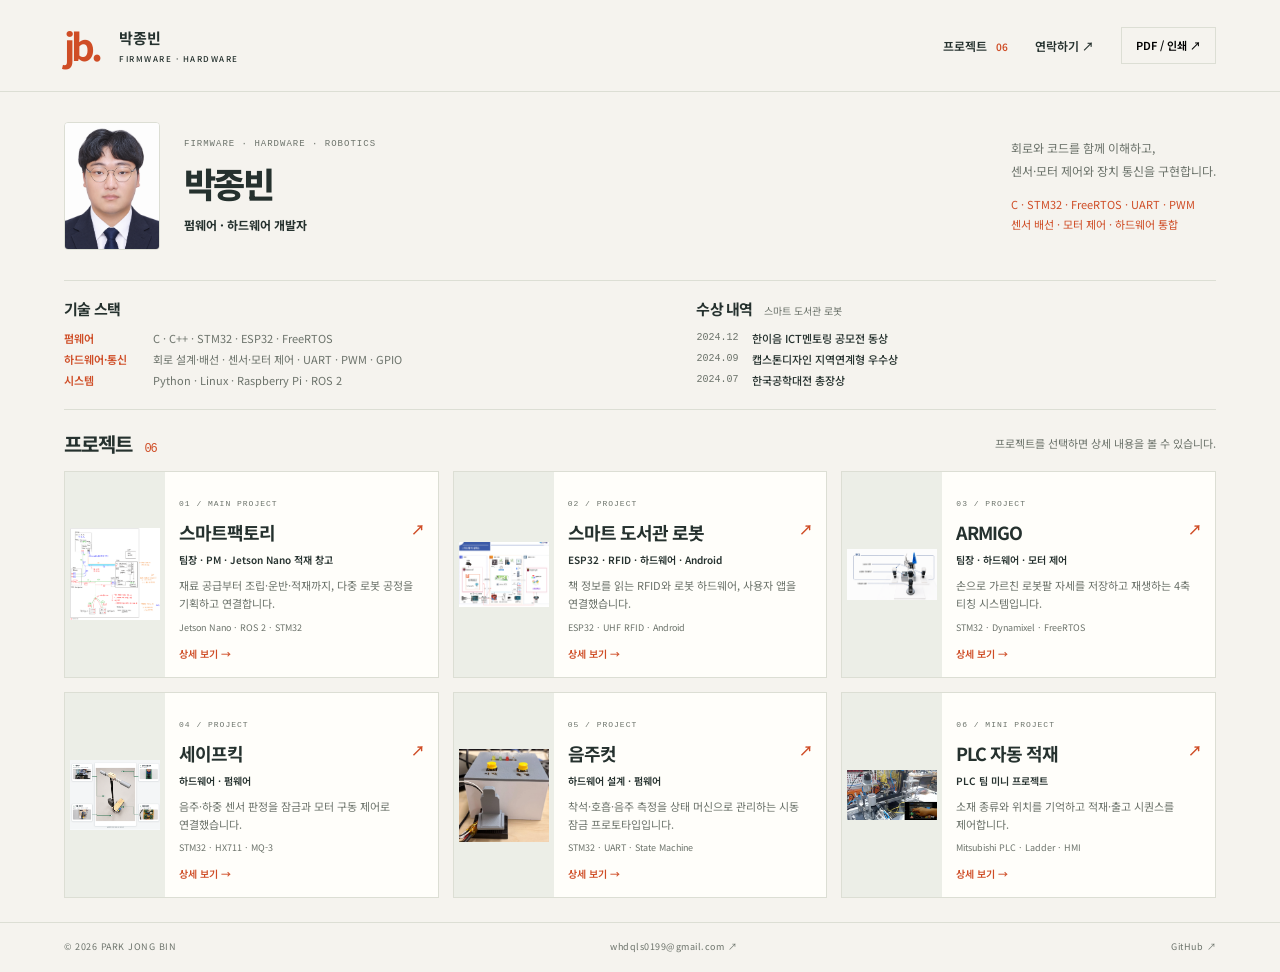
==== commit 11061664: "Clarify introduction and ARMIGO team lead role" ====
--- a/index.html
+++ b/index.html
@@ -4,9 +4,9 @@
   <meta charset="utf-8"><meta name="viewport" content="width=device-width,initial-scale=1">
   <meta name="description" content="박종빈의 펌웨어·하드웨어 개발 포트폴리오. 스마트팩토리, 도서관 로봇, ARMIGO, SafeKick, 음주컷, PLC 자동화 프로젝트.">
   <meta name="theme-color" content="#f5f3ee">
-  <meta property="og:title" content="박종빈 | Firmware & Hardware"><meta property="og:description" content="제품의 신뢰성을 만드는 펌웨어 개발자 박종빈입니다.">
+  <meta property="og:title" content="박종빈 | Firmware & Hardware"><meta property="og:description" content="박종빈 | 펌웨어 · 하드웨어 개발자. 회로와 코드를 함께 이해하고 센서·모터 제어와 장치 통신을 구현합니다.">
   <title>박종빈 — Firmware & Hardware</title>
   <link rel="icon" href="assets/favicon.svg" type="image/svg+xml">
   <link rel="stylesheet" href="style.css?v=20260918-print2"><script defer src="script.js?v=20260918-print2"></script>
 </head>
-<body class="home-page"><a class="skip" href="#projects">프로젝트로 바로가기</a><header class="topbar"><a href="index.html" class="brand" aria-label="박종빈 포트폴리오 홈"><span class="brand-mark">jb.</span><span>박종빈 <small>FIRMWARE · HARDWARE</small></span></a><nav aria-label="주 메뉴"><a href="index.html#projects">프로젝트 <span>06</span></a><a href="mailto:whdqls0199@gmail.com">연락하기 ↗</a><button class="print-button" type="button">PDF / 인쇄 ↗</button></nav></header><main class="home-main"><section class="home-intro" aria-labelledby="intro-title"><div class="home-identity"><img class="home-portrait" src="assets/profile.png" alt="박종빈 프로필 사진" width="1086" height="1448"><div><p class="eyebrow">FIRMWARE · HARDWARE · ROBOTICS</p><h1 id="intro-title">제품의 신뢰성을 만드는<br>펌웨어 개발자</h1><p class="home-byline">안녕하세요, 개발자 <strong>박종빈</strong>입니다.</p></div></div><div class="home-summary"><p>코드와 회로, 데이터시트를 함께 살피며<br>문제의 원인을 찾고 안정적인 동작을 구현합니다.</p><p class="home-skills">C · STM32 · FreeRTOS · UART · PWM<br>센서 배선 · 모터 제어 · 하드웨어 통합</p></div></section><section class="home-credentials" aria-label="기술 스택과 수상 내역"><div class="skills-summary"><h2>기술 스택</h2><dl><div><dt>펌웨어</dt><dd>C · C++ · STM32 · ESP32 · FreeRTOS</dd></div><div><dt>하드웨어·통신</dt><dd>회로 설계·배선 · 센서·모터 제어 · UART · PWM · GPIO</dd></div><div><dt>시스템</dt><dd>Python · Linux · Raspberry Pi · ROS 2</dd></div></dl></div><div class="awards-summary"><h2>수상 내역 <span>스마트 도서관 로봇</span></h2><ul><li><time>2024.12</time><strong>한이음 ICT멘토링 공모전 동상</strong></li><li><time>2024.09</time><strong>캡스톤디자인 지역연계형 우수상</strong></li><li><time>2024.07</time><strong>한국공학대전 총장상</strong></li></ul></div></section><section id="projects" class="home-projects" aria-labelledby="projects-title"><div class="home-projects-heading"><h2 id="projects-title">프로젝트 <span>06</span></h2><p>프로젝트를 선택하면 상세 내용을 볼 수 있습니다.</p></div><div class="project-cards"><a class="project-card" href="factory.html"><div class="card-visual"><img src="assets/factory-layout.png" alt="스마트팩토리 전체 구역 배치도" width="1940" height="1987"></div><div class="card-copy"><span class="card-number">01 / MAIN PROJECT</span><h3>스마트팩토리<span aria-hidden="true">↗</span></h3><p class="card-role">팀장 · PM · Jetson Nano 적재 창고</p><p class="card-description">재료 공급부터 조립·운반·적재까지, 다중 로봇 공정을 기획하고 연결합니다.</p><p class="card-tags">Jetson Nano · ROS 2 · STM32</p><span class="card-link">상세 보기 →</span></div></a><a class="project-card" href="library.html"><div class="card-visual"><img src="assets/library-hardware.png" alt="스마트 도서관 로봇 프로젝트" width="1562" height="1132"></div><div class="card-copy"><span class="card-number">02 / PROJECT</span><h3>스마트 도서관 로봇<span aria-hidden="true">↗</span></h3><p class="card-role">ESP32 · RFID · 하드웨어 · Android</p><p class="card-description">책 정보를 읽는 RFID와 로봇 하드웨어, 사용자 앱을 연결했습니다.</p><p class="card-tags">ESP32 · UHF RFID · Android</p><span class="card-link">상세 보기 →</span></div></a><a class="project-card" href="armigo.html"><div class="card-visual"><img src="assets/armigo-updated.png" alt="ARMIGO 프로젝트" width="1672" height="941"></div><div class="card-copy"><span class="card-number">03 / PROJECT</span><h3>ARMIGO<span aria-hidden="true">↗</span></h3><p class="card-role">하드웨어 · 모터 제어</p><p class="card-description">손으로 가르친 로봇팔 자세를 저장하고 재생하는 4축 티칭 시스템입니다.</p><p class="card-tags">STM32 · Dynamixel · FreeRTOS</p><span class="card-link">상세 보기 →</span></div></a><a class="project-card" href="safekick.html"><div class="card-visual"><img src="assets/safekick-updated.png" alt="세이프킥 프로젝트" width="1426" height="1102"></div><div class="card-copy"><span class="card-number">04 / PROJECT</span><h3>세이프킥<span aria-hidden="true">↗</span></h3><p class="card-role">하드웨어 · 펌웨어</p><p class="card-description">음주·하중 센서 판정을 잠금과 모터 구동 제어로 연결했습니다.</p><p class="card-tags">STM32 · HX711 · MQ-3</p><span class="card-link">상세 보기 →</span></div></a><a class="project-card" href="umjoo.html"><div class="card-visual"><img src="assets/umjoo.webp" alt="음주컷 프로젝트" width="1063" height="1100"></div><div class="card-copy"><span class="card-number">05 / PROJECT</span><h3>음주컷<span aria-hidden="true">↗</span></h3><p class="card-role">하드웨어 설계 · 펌웨어</p><p class="card-description">착석·호흡·음주 측정을 상태 머신으로 관리하는 시동 잠금 프로토타입입니다.</p><p class="card-tags">STM32 · UART · State Machine</p><span class="card-link">상세 보기 →</span></div></a><a class="project-card" href="plc.html"><div class="card-visual"><img src="assets/plc.webp" alt="PLC 자동 적재 프로젝트" width="1280" height="720"></div><div class="card-copy"><span class="card-number">06 / MINI PROJECT</span><h3>PLC 자동 적재<span aria-hidden="true">↗</span></h3><p class="card-role">PLC 팀 미니 프로젝트</p><p class="card-description">소재 종류와 위치를 기억하고 적재·출고 시퀀스를 제어합니다.</p><p class="card-tags">Mitsubishi PLC · Ladder · HMI</p><span class="card-link">상세 보기 →</span></div></a></div></section></main><footer class="site-footer"><span>© 2026 PARK JONG BIN</span><a href="mailto:whdqls0199@gmail.com">whdqls0199@gmail.com ↗</a><a href="https://github.com/PjongB" target="_blank" rel="noopener noreferrer">GitHub ↗</a></footer></body></html>+<body class="home-page"><a class="skip" href="#projects">프로젝트로 바로가기</a><header class="topbar"><a href="index.html" class="brand" aria-label="박종빈 포트폴리오 홈"><span class="brand-mark">jb.</span><span>박종빈 <small>FIRMWARE · HARDWARE</small></span></a><nav aria-label="주 메뉴"><a href="index.html#projects">프로젝트 <span>06</span></a><a href="mailto:whdqls0199@gmail.com">연락하기 ↗</a><button class="print-button" type="button">PDF / 인쇄 ↗</button></nav></header><main class="home-main"><section class="home-intro" aria-labelledby="intro-title"><div class="home-identity"><img class="home-portrait" src="assets/profile.png" alt="박종빈 프로필 사진" width="1086" height="1448"><div><p class="eyebrow">FIRMWARE · HARDWARE · ROBOTICS</p><h1 id="intro-title">박종빈</h1><p class="home-byline"><strong>펌웨어 · 하드웨어 개발자</strong></p></div></div><div class="home-summary"><p>회로와 코드를 함께 이해하고,<br>센서·모터 제어와 장치 통신을 구현합니다.</p><p class="home-skills">C · STM32 · FreeRTOS · UART · PWM<br>센서 배선 · 모터 제어 · 하드웨어 통합</p></div></section><section class="home-credentials" aria-label="기술 스택과 수상 내역"><div class="skills-summary"><h2>기술 스택</h2><dl><div><dt>펌웨어</dt><dd>C · C++ · STM32 · ESP32 · FreeRTOS</dd></div><div><dt>하드웨어·통신</dt><dd>회로 설계·배선 · 센서·모터 제어 · UART · PWM · GPIO</dd></div><div><dt>시스템</dt><dd>Python · Linux · Raspberry Pi · ROS 2</dd></div></dl></div><div class="awards-summary"><h2>수상 내역 <span>스마트 도서관 로봇</span></h2><ul><li><time>2024.12</time><strong>한이음 ICT멘토링 공모전 동상</strong></li><li><time>2024.09</time><strong>캡스톤디자인 지역연계형 우수상</strong></li><li><time>2024.07</time><strong>한국공학대전 총장상</strong></li></ul></div></section><section id="projects" class="home-projects" aria-labelledby="projects-title"><div class="home-projects-heading"><h2 id="projects-title">프로젝트 <span>06</span></h2><p>프로젝트를 선택하면 상세 내용을 볼 수 있습니다.</p></div><div class="project-cards"><a class="project-card" href="factory.html"><div class="card-visual"><img src="assets/factory-layout.png" alt="스마트팩토리 전체 구역 배치도" width="1940" height="1987"></div><div class="card-copy"><span class="card-number">01 / MAIN PROJECT</span><h3>스마트팩토리<span aria-hidden="true">↗</span></h3><p class="card-role">팀장 · PM · Jetson Nano 적재 창고</p><p class="card-description">재료 공급부터 조립·운반·적재까지, 다중 로봇 공정을 기획하고 연결합니다.</p><p class="card-tags">Jetson Nano · ROS 2 · STM32</p><span class="card-link">상세 보기 →</span></div></a><a class="project-card" href="library.html"><div class="card-visual"><img src="assets/library-hardware.png" alt="스마트 도서관 로봇 프로젝트" width="1562" height="1132"></div><div class="card-copy"><span class="card-number">02 / PROJECT</span><h3>스마트 도서관 로봇<span aria-hidden="true">↗</span></h3><p class="card-role">ESP32 · RFID · 하드웨어 · Android</p><p class="card-description">책 정보를 읽는 RFID와 로봇 하드웨어, 사용자 앱을 연결했습니다.</p><p class="card-tags">ESP32 · UHF RFID · Android</p><span class="card-link">상세 보기 →</span></div></a><a class="project-card" href="armigo.html"><div class="card-visual"><img src="assets/armigo-updated.png" alt="ARMIGO 프로젝트" width="1672" height="941"></div><div class="card-copy"><span class="card-number">03 / PROJECT</span><h3>ARMIGO<span aria-hidden="true">↗</span></h3><p class="card-role">팀장 · 하드웨어 · 모터 제어</p><p class="card-description">손으로 가르친 로봇팔 자세를 저장하고 재생하는 4축 티칭 시스템입니다.</p><p class="card-tags">STM32 · Dynamixel · FreeRTOS</p><span class="card-link">상세 보기 →</span></div></a><a class="project-card" href="safekick.html"><div class="card-visual"><img src="assets/safekick-updated.png" alt="세이프킥 프로젝트" width="1426" height="1102"></div><div class="card-copy"><span class="card-number">04 / PROJECT</span><h3>세이프킥<span aria-hidden="true">↗</span></h3><p class="card-role">하드웨어 · 펌웨어</p><p class="card-description">음주·하중 센서 판정을 잠금과 모터 구동 제어로 연결했습니다.</p><p class="card-tags">STM32 · HX711 · MQ-3</p><span class="card-link">상세 보기 →</span></div></a><a class="project-card" href="umjoo.html"><div class="card-visual"><img src="assets/umjoo.webp" alt="음주컷 프로젝트" width="1063" height="1100"></div><div class="card-copy"><span class="card-number">05 / PROJECT</span><h3>음주컷<span aria-hidden="true">↗</span></h3><p class="card-role">하드웨어 설계 · 펌웨어</p><p class="card-description">착석·호흡·음주 측정을 상태 머신으로 관리하는 시동 잠금 프로토타입입니다.</p><p class="card-tags">STM32 · UART · State Machine</p><span class="card-link">상세 보기 →</span></div></a><a class="project-card" href="plc.html"><div class="card-visual"><img src="assets/plc.webp" alt="PLC 자동 적재 프로젝트" width="1280" height="720"></div><div class="card-copy"><span class="card-number">06 / MINI PROJECT</span><h3>PLC 자동 적재<span aria-hidden="true">↗</span></h3><p class="card-role">PLC 팀 미니 프로젝트</p><p class="card-description">소재 종류와 위치를 기억하고 적재·출고 시퀀스를 제어합니다.</p><p class="card-tags">Mitsubishi PLC · Ladder · HMI</p><span class="card-link">상세 보기 →</span></div></a></div></section></main><footer class="site-footer"><span>© 2026 PARK JONG BIN</span><a href="mailto:whdqls0199@gmail.com">whdqls0199@gmail.com ↗</a><a href="https://github.com/PjongB" target="_blank" rel="noopener noreferrer">GitHub ↗</a></footer></body></html>
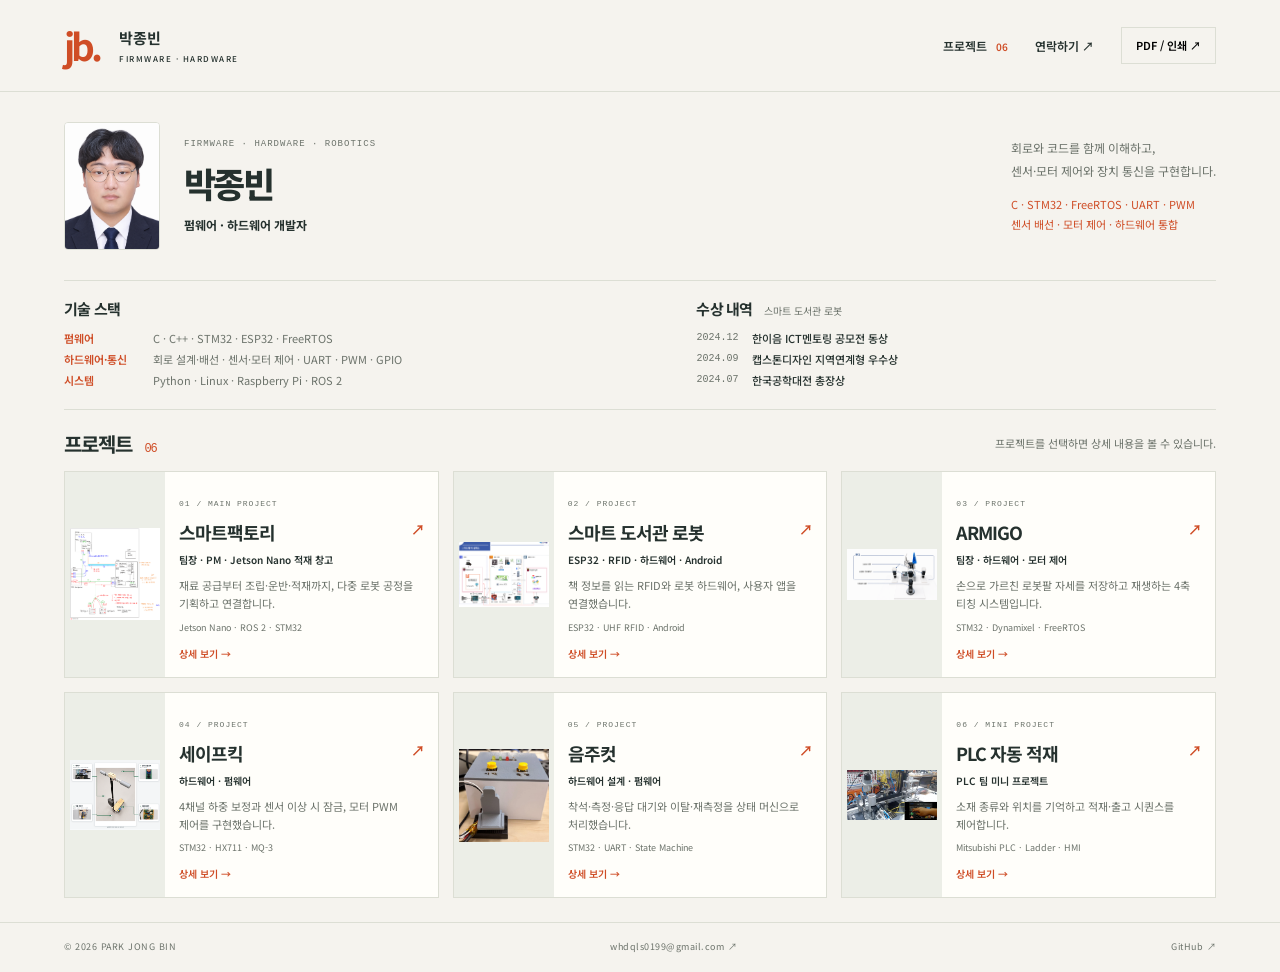
==== commit d6bb211c: "Add source-backed firmware details and direct code references" ====
--- a/index.html
+++ b/index.html
@@ -9,4 +9,4 @@
   <link rel="icon" href="assets/favicon.svg" type="image/svg+xml">
   <link rel="stylesheet" href="style.css?v=20260918-print2"><script defer src="script.js?v=20260918-print2"></script>
 </head>
-<body class="home-page"><a class="skip" href="#projects">프로젝트로 바로가기</a><header class="topbar"><a href="index.html" class="brand" aria-label="박종빈 포트폴리오 홈"><span class="brand-mark">jb.</span><span>박종빈 <small>FIRMWARE · HARDWARE</small></span></a><nav aria-label="주 메뉴"><a href="index.html#projects">프로젝트 <span>06</span></a><a href="mailto:whdqls0199@gmail.com">연락하기 ↗</a><button class="print-button" type="button">PDF / 인쇄 ↗</button></nav></header><main class="home-main"><section class="home-intro" aria-labelledby="intro-title"><div class="home-identity"><img class="home-portrait" src="assets/profile.png" alt="박종빈 프로필 사진" width="1086" height="1448"><div><p class="eyebrow">FIRMWARE · HARDWARE · ROBOTICS</p><h1 id="intro-title">박종빈</h1><p class="home-byline"><strong>펌웨어 · 하드웨어 개발자</strong></p></div></div><div class="home-summary"><p>회로와 코드를 함께 이해하고,<br>센서·모터 제어와 장치 통신을 구현합니다.</p><p class="home-skills">C · STM32 · FreeRTOS · UART · PWM<br>센서 배선 · 모터 제어 · 하드웨어 통합</p></div></section><section class="home-credentials" aria-label="기술 스택과 수상 내역"><div class="skills-summary"><h2>기술 스택</h2><dl><div><dt>펌웨어</dt><dd>C · C++ · STM32 · ESP32 · FreeRTOS</dd></div><div><dt>하드웨어·통신</dt><dd>회로 설계·배선 · 센서·모터 제어 · UART · PWM · GPIO</dd></div><div><dt>시스템</dt><dd>Python · Linux · Raspberry Pi · ROS 2</dd></div></dl></div><div class="awards-summary"><h2>수상 내역 <span>스마트 도서관 로봇</span></h2><ul><li><time>2024.12</time><strong>한이음 ICT멘토링 공모전 동상</strong></li><li><time>2024.09</time><strong>캡스톤디자인 지역연계형 우수상</strong></li><li><time>2024.07</time><strong>한국공학대전 총장상</strong></li></ul></div></section><section id="projects" class="home-projects" aria-labelledby="projects-title"><div class="home-projects-heading"><h2 id="projects-title">프로젝트 <span>06</span></h2><p>프로젝트를 선택하면 상세 내용을 볼 수 있습니다.</p></div><div class="project-cards"><a class="project-card" href="factory.html"><div class="card-visual"><img src="assets/factory-layout.png" alt="스마트팩토리 전체 구역 배치도" width="1940" height="1987"></div><div class="card-copy"><span class="card-number">01 / MAIN PROJECT</span><h3>스마트팩토리<span aria-hidden="true">↗</span></h3><p class="card-role">팀장 · PM · Jetson Nano 적재 창고</p><p class="card-description">재료 공급부터 조립·운반·적재까지, 다중 로봇 공정을 기획하고 연결합니다.</p><p class="card-tags">Jetson Nano · ROS 2 · STM32</p><span class="card-link">상세 보기 →</span></div></a><a class="project-card" href="library.html"><div class="card-visual"><img src="assets/library-hardware.png" alt="스마트 도서관 로봇 프로젝트" width="1562" height="1132"></div><div class="card-copy"><span class="card-number">02 / PROJECT</span><h3>스마트 도서관 로봇<span aria-hidden="true">↗</span></h3><p class="card-role">ESP32 · RFID · 하드웨어 · Android</p><p class="card-description">책 정보를 읽는 RFID와 로봇 하드웨어, 사용자 앱을 연결했습니다.</p><p class="card-tags">ESP32 · UHF RFID · Android</p><span class="card-link">상세 보기 →</span></div></a><a class="project-card" href="armigo.html"><div class="card-visual"><img src="assets/armigo-updated.png" alt="ARMIGO 프로젝트" width="1672" height="941"></div><div class="card-copy"><span class="card-number">03 / PROJECT</span><h3>ARMIGO<span aria-hidden="true">↗</span></h3><p class="card-role">팀장 · 하드웨어 · 모터 제어</p><p class="card-description">손으로 가르친 로봇팔 자세를 저장하고 재생하는 4축 티칭 시스템입니다.</p><p class="card-tags">STM32 · Dynamixel · FreeRTOS</p><span class="card-link">상세 보기 →</span></div></a><a class="project-card" href="safekick.html"><div class="card-visual"><img src="assets/safekick-updated.png" alt="세이프킥 프로젝트" width="1426" height="1102"></div><div class="card-copy"><span class="card-number">04 / PROJECT</span><h3>세이프킥<span aria-hidden="true">↗</span></h3><p class="card-role">하드웨어 · 펌웨어</p><p class="card-description">음주·하중 센서 판정을 잠금과 모터 구동 제어로 연결했습니다.</p><p class="card-tags">STM32 · HX711 · MQ-3</p><span class="card-link">상세 보기 →</span></div></a><a class="project-card" href="umjoo.html"><div class="card-visual"><img src="assets/umjoo.webp" alt="음주컷 프로젝트" width="1063" height="1100"></div><div class="card-copy"><span class="card-number">05 / PROJECT</span><h3>음주컷<span aria-hidden="true">↗</span></h3><p class="card-role">하드웨어 설계 · 펌웨어</p><p class="card-description">착석·호흡·음주 측정을 상태 머신으로 관리하는 시동 잠금 프로토타입입니다.</p><p class="card-tags">STM32 · UART · State Machine</p><span class="card-link">상세 보기 →</span></div></a><a class="project-card" href="plc.html"><div class="card-visual"><img src="assets/plc.webp" alt="PLC 자동 적재 프로젝트" width="1280" height="720"></div><div class="card-copy"><span class="card-number">06 / MINI PROJECT</span><h3>PLC 자동 적재<span aria-hidden="true">↗</span></h3><p class="card-role">PLC 팀 미니 프로젝트</p><p class="card-description">소재 종류와 위치를 기억하고 적재·출고 시퀀스를 제어합니다.</p><p class="card-tags">Mitsubishi PLC · Ladder · HMI</p><span class="card-link">상세 보기 →</span></div></a></div></section></main><footer class="site-footer"><span>© 2026 PARK JONG BIN</span><a href="mailto:whdqls0199@gmail.com">whdqls0199@gmail.com ↗</a><a href="https://github.com/PjongB" target="_blank" rel="noopener noreferrer">GitHub ↗</a></footer></body></html>+<body class="home-page"><a class="skip" href="#projects">프로젝트로 바로가기</a><header class="topbar"><a href="index.html" class="brand" aria-label="박종빈 포트폴리오 홈"><span class="brand-mark">jb.</span><span>박종빈 <small>FIRMWARE · HARDWARE</small></span></a><nav aria-label="주 메뉴"><a href="index.html#projects">프로젝트 <span>06</span></a><a href="mailto:whdqls0199@gmail.com">연락하기 ↗</a><button class="print-button" type="button">PDF / 인쇄 ↗</button></nav></header><main class="home-main"><section class="home-intro" aria-labelledby="intro-title"><div class="home-identity"><img class="home-portrait" src="assets/profile.png" alt="박종빈 프로필 사진" width="1086" height="1448"><div><p class="eyebrow">FIRMWARE · HARDWARE · ROBOTICS</p><h1 id="intro-title">박종빈</h1><p class="home-byline"><strong>펌웨어 · 하드웨어 개발자</strong></p></div></div><div class="home-summary"><p>회로와 코드를 함께 이해하고,<br>센서·모터 제어와 장치 통신을 구현합니다.</p><p class="home-skills">C · STM32 · FreeRTOS · UART · PWM<br>센서 배선 · 모터 제어 · 하드웨어 통합</p></div></section><section class="home-credentials" aria-label="기술 스택과 수상 내역"><div class="skills-summary"><h2>기술 스택</h2><dl><div><dt>펌웨어</dt><dd>C · C++ · STM32 · ESP32 · FreeRTOS</dd></div><div><dt>하드웨어·통신</dt><dd>회로 설계·배선 · 센서·모터 제어 · UART · PWM · GPIO</dd></div><div><dt>시스템</dt><dd>Python · Linux · Raspberry Pi · ROS 2</dd></div></dl></div><div class="awards-summary"><h2>수상 내역 <span>스마트 도서관 로봇</span></h2><ul><li><time>2024.12</time><strong>한이음 ICT멘토링 공모전 동상</strong></li><li><time>2024.09</time><strong>캡스톤디자인 지역연계형 우수상</strong></li><li><time>2024.07</time><strong>한국공학대전 총장상</strong></li></ul></div></section><section id="projects" class="home-projects" aria-labelledby="projects-title"><div class="home-projects-heading"><h2 id="projects-title">프로젝트 <span>06</span></h2><p>프로젝트를 선택하면 상세 내용을 볼 수 있습니다.</p></div><div class="project-cards"><a class="project-card" href="factory.html"><div class="card-visual"><img src="assets/factory-layout.png" alt="스마트팩토리 전체 구역 배치도" width="1940" height="1987"></div><div class="card-copy"><span class="card-number">01 / MAIN PROJECT</span><h3>스마트팩토리<span aria-hidden="true">↗</span></h3><p class="card-role">팀장 · PM · Jetson Nano 적재 창고</p><p class="card-description">재료 공급부터 조립·운반·적재까지, 다중 로봇 공정을 기획하고 연결합니다.</p><p class="card-tags">Jetson Nano · ROS 2 · STM32</p><span class="card-link">상세 보기 →</span></div></a><a class="project-card" href="library.html"><div class="card-visual"><img src="assets/library-hardware.png" alt="스마트 도서관 로봇 프로젝트" width="1562" height="1132"></div><div class="card-copy"><span class="card-number">02 / PROJECT</span><h3>스마트 도서관 로봇<span aria-hidden="true">↗</span></h3><p class="card-role">ESP32 · RFID · 하드웨어 · Android</p><p class="card-description">책 정보를 읽는 RFID와 로봇 하드웨어, 사용자 앱을 연결했습니다.</p><p class="card-tags">ESP32 · UHF RFID · Android</p><span class="card-link">상세 보기 →</span></div></a><a class="project-card" href="armigo.html"><div class="card-visual"><img src="assets/armigo-updated.png" alt="ARMIGO 프로젝트" width="1672" height="941"></div><div class="card-copy"><span class="card-number">03 / PROJECT</span><h3>ARMIGO<span aria-hidden="true">↗</span></h3><p class="card-role">팀장 · 하드웨어 · 모터 제어</p><p class="card-description">손으로 가르친 로봇팔 자세를 저장하고 재생하는 4축 티칭 시스템입니다.</p><p class="card-tags">STM32 · Dynamixel · FreeRTOS</p><span class="card-link">상세 보기 →</span></div></a><a class="project-card" href="safekick.html"><div class="card-visual"><img src="assets/safekick-updated.png" alt="세이프킥 프로젝트" width="1426" height="1102"></div><div class="card-copy"><span class="card-number">04 / PROJECT</span><h3>세이프킥<span aria-hidden="true">↗</span></h3><p class="card-role">하드웨어 · 펌웨어</p><p class="card-description">4채널 하중 보정과 센서 이상 시 잠금, 모터 PWM 제어를 구현했습니다.</p><p class="card-tags">STM32 · HX711 · MQ-3</p><span class="card-link">상세 보기 →</span></div></a><a class="project-card" href="umjoo.html"><div class="card-visual"><img src="assets/umjoo.webp" alt="음주컷 프로젝트" width="1063" height="1100"></div><div class="card-copy"><span class="card-number">05 / PROJECT</span><h3>음주컷<span aria-hidden="true">↗</span></h3><p class="card-role">하드웨어 설계 · 펌웨어</p><p class="card-description">착석·측정·응답 대기와 이탈·재측정을 상태 머신으로 처리했습니다.</p><p class="card-tags">STM32 · UART · State Machine</p><span class="card-link">상세 보기 →</span></div></a><a class="project-card" href="plc.html"><div class="card-visual"><img src="assets/plc.webp" alt="PLC 자동 적재 프로젝트" width="1280" height="720"></div><div class="card-copy"><span class="card-number">06 / MINI PROJECT</span><h3>PLC 자동 적재<span aria-hidden="true">↗</span></h3><p class="card-role">PLC 팀 미니 프로젝트</p><p class="card-description">소재 종류와 위치를 기억하고 적재·출고 시퀀스를 제어합니다.</p><p class="card-tags">Mitsubishi PLC · Ladder · HMI</p><span class="card-link">상세 보기 →</span></div></a></div></section></main><footer class="site-footer"><span>© 2026 PARK JONG BIN</span><a href="mailto:whdqls0199@gmail.com">whdqls0199@gmail.com ↗</a><a href="https://github.com/PjongB" target="_blank" rel="noopener noreferrer">GitHub ↗</a></footer></body></html>
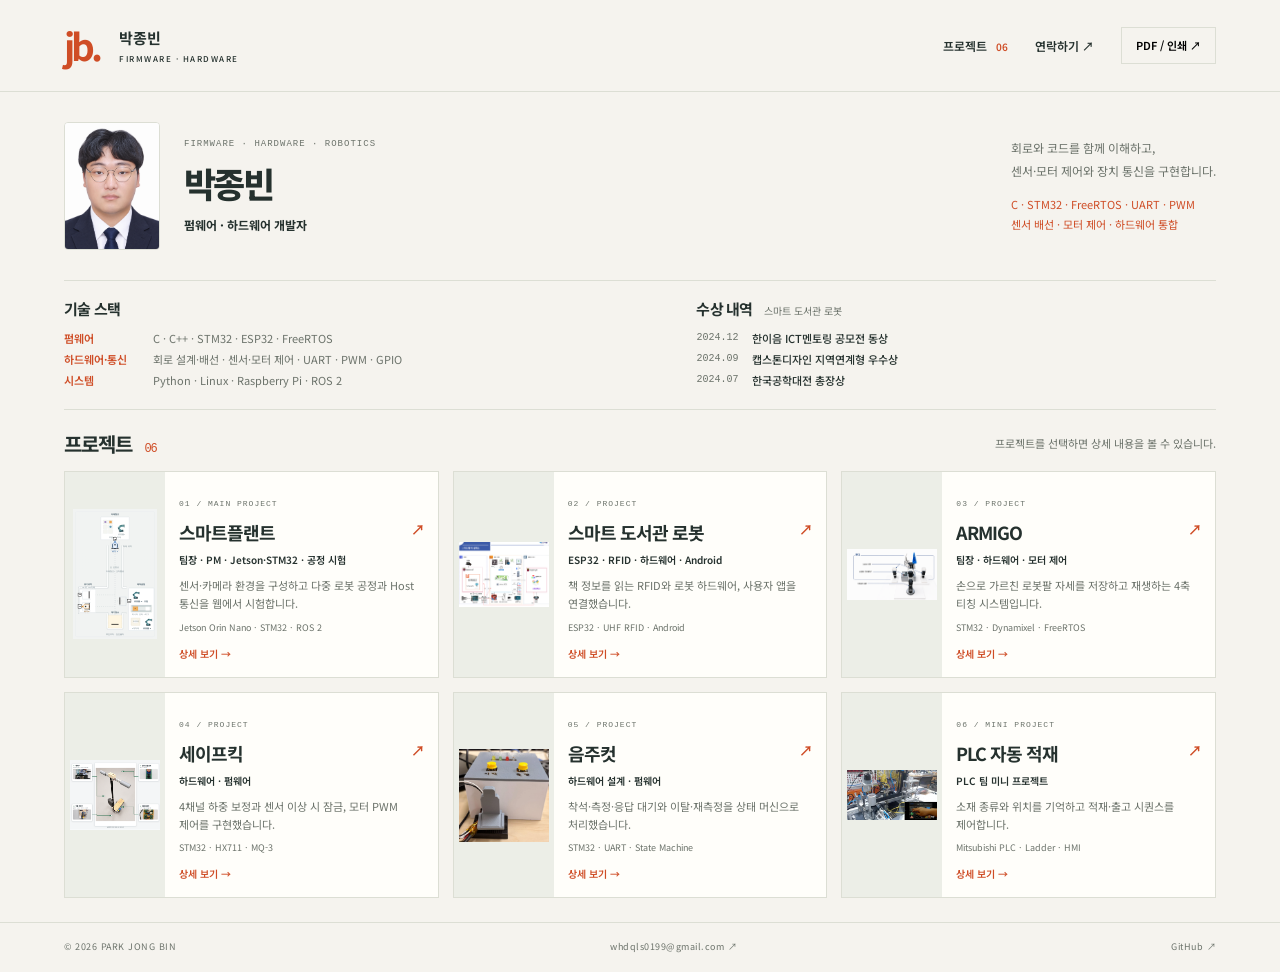
==== commit 26a6209d: "Update smart plant overview with current implementation Updated the portfolio description from '스마트팩" ====
--- a/index.html
+++ b/index.html
@@ -2,11 +2,11 @@
 <html lang="ko">
 <head>
   <meta charset="utf-8"><meta name="viewport" content="width=device-width,initial-scale=1">
-  <meta name="description" content="박종빈의 펌웨어·하드웨어 개발 포트폴리오. 스마트팩토리, 도서관 로봇, ARMIGO, SafeKick, 음주컷, PLC 자동화 프로젝트.">
+  <meta name="description" content="박종빈의 펌웨어·하드웨어 개발 포트폴리오. 스마트플랜트, 도서관 로봇, ARMIGO, SafeKick, 음주컷, PLC 자동화 프로젝트.">
   <meta name="theme-color" content="#f5f3ee">
   <meta property="og:title" content="박종빈 | Firmware & Hardware"><meta property="og:description" content="박종빈 | 펌웨어 · 하드웨어 개발자. 회로와 코드를 함께 이해하고 센서·모터 제어와 장치 통신을 구현합니다.">
   <title>박종빈 — Firmware & Hardware</title>
   <link rel="icon" href="assets/favicon.svg" type="image/svg+xml">
   <link rel="stylesheet" href="style.css?v=20260918-print2"><script defer src="script.js?v=20260918-print2"></script>
 </head>
-<body class="home-page"><a class="skip" href="#projects">프로젝트로 바로가기</a><header class="topbar"><a href="index.html" class="brand" aria-label="박종빈 포트폴리오 홈"><span class="brand-mark">jb.</span><span>박종빈 <small>FIRMWARE · HARDWARE</small></span></a><nav aria-label="주 메뉴"><a href="index.html#projects">프로젝트 <span>06</span></a><a href="mailto:whdqls0199@gmail.com">연락하기 ↗</a><button class="print-button" type="button">PDF / 인쇄 ↗</button></nav></header><main class="home-main"><section class="home-intro" aria-labelledby="intro-title"><div class="home-identity"><img class="home-portrait" src="assets/profile.png" alt="박종빈 프로필 사진" width="1086" height="1448"><div><p class="eyebrow">FIRMWARE · HARDWARE · ROBOTICS</p><h1 id="intro-title">박종빈</h1><p class="home-byline"><strong>펌웨어 · 하드웨어 개발자</strong></p></div></div><div class="home-summary"><p>회로와 코드를 함께 이해하고,<br>센서·모터 제어와 장치 통신을 구현합니다.</p><p class="home-skills">C · STM32 · FreeRTOS · UART · PWM<br>센서 배선 · 모터 제어 · 하드웨어 통합</p></div></section><section class="home-credentials" aria-label="기술 스택과 수상 내역"><div class="skills-summary"><h2>기술 스택</h2><dl><div><dt>펌웨어</dt><dd>C · C++ · STM32 · ESP32 · FreeRTOS</dd></div><div><dt>하드웨어·통신</dt><dd>회로 설계·배선 · 센서·모터 제어 · UART · PWM · GPIO</dd></div><div><dt>시스템</dt><dd>Python · Linux · Raspberry Pi · ROS 2</dd></div></dl></div><div class="awards-summary"><h2>수상 내역 <span>스마트 도서관 로봇</span></h2><ul><li><time>2024.12</time><strong>한이음 ICT멘토링 공모전 동상</strong></li><li><time>2024.09</time><strong>캡스톤디자인 지역연계형 우수상</strong></li><li><time>2024.07</time><strong>한국공학대전 총장상</strong></li></ul></div></section><section id="projects" class="home-projects" aria-labelledby="projects-title"><div class="home-projects-heading"><h2 id="projects-title">프로젝트 <span>06</span></h2><p>프로젝트를 선택하면 상세 내용을 볼 수 있습니다.</p></div><div class="project-cards"><a class="project-card" href="factory.html"><div class="card-visual"><img src="assets/factory-layout.png" alt="스마트팩토리 전체 구역 배치도" width="1940" height="1987"></div><div class="card-copy"><span class="card-number">01 / MAIN PROJECT</span><h3>스마트팩토리<span aria-hidden="true">↗</span></h3><p class="card-role">팀장 · PM · Jetson Nano 적재 창고</p><p class="card-description">재료 공급부터 조립·운반·적재까지, 다중 로봇 공정을 기획하고 연결합니다.</p><p class="card-tags">Jetson Nano · ROS 2 · STM32</p><span class="card-link">상세 보기 →</span></div></a><a class="project-card" href="library.html"><div class="card-visual"><img src="assets/library-hardware.png" alt="스마트 도서관 로봇 프로젝트" width="1562" height="1132"></div><div class="card-copy"><span class="card-number">02 / PROJECT</span><h3>스마트 도서관 로봇<span aria-hidden="true">↗</span></h3><p class="card-role">ESP32 · RFID · 하드웨어 · Android</p><p class="card-description">책 정보를 읽는 RFID와 로봇 하드웨어, 사용자 앱을 연결했습니다.</p><p class="card-tags">ESP32 · UHF RFID · Android</p><span class="card-link">상세 보기 →</span></div></a><a class="project-card" href="armigo.html"><div class="card-visual"><img src="assets/armigo-updated.png" alt="ARMIGO 프로젝트" width="1672" height="941"></div><div class="card-copy"><span class="card-number">03 / PROJECT</span><h3>ARMIGO<span aria-hidden="true">↗</span></h3><p class="card-role">팀장 · 하드웨어 · 모터 제어</p><p class="card-description">손으로 가르친 로봇팔 자세를 저장하고 재생하는 4축 티칭 시스템입니다.</p><p class="card-tags">STM32 · Dynamixel · FreeRTOS</p><span class="card-link">상세 보기 →</span></div></a><a class="project-card" href="safekick.html"><div class="card-visual"><img src="assets/safekick-updated.png" alt="세이프킥 프로젝트" width="1426" height="1102"></div><div class="card-copy"><span class="card-number">04 / PROJECT</span><h3>세이프킥<span aria-hidden="true">↗</span></h3><p class="card-role">하드웨어 · 펌웨어</p><p class="card-description">4채널 하중 보정과 센서 이상 시 잠금, 모터 PWM 제어를 구현했습니다.</p><p class="card-tags">STM32 · HX711 · MQ-3</p><span class="card-link">상세 보기 →</span></div></a><a class="project-card" href="umjoo.html"><div class="card-visual"><img src="assets/umjoo.webp" alt="음주컷 프로젝트" width="1063" height="1100"></div><div class="card-copy"><span class="card-number">05 / PROJECT</span><h3>음주컷<span aria-hidden="true">↗</span></h3><p class="card-role">하드웨어 설계 · 펌웨어</p><p class="card-description">착석·측정·응답 대기와 이탈·재측정을 상태 머신으로 처리했습니다.</p><p class="card-tags">STM32 · UART · State Machine</p><span class="card-link">상세 보기 →</span></div></a><a class="project-card" href="plc.html"><div class="card-visual"><img src="assets/plc.webp" alt="PLC 자동 적재 프로젝트" width="1280" height="720"></div><div class="card-copy"><span class="card-number">06 / MINI PROJECT</span><h3>PLC 자동 적재<span aria-hidden="true">↗</span></h3><p class="card-role">PLC 팀 미니 프로젝트</p><p class="card-description">소재 종류와 위치를 기억하고 적재·출고 시퀀스를 제어합니다.</p><p class="card-tags">Mitsubishi PLC · Ladder · HMI</p><span class="card-link">상세 보기 →</span></div></a></div></section></main><footer class="site-footer"><span>© 2026 PARK JONG BIN</span><a href="mailto:whdqls0199@gmail.com">whdqls0199@gmail.com ↗</a><a href="https://github.com/PjongB" target="_blank" rel="noopener noreferrer">GitHub ↗</a></footer></body></html>+<body class="home-page"><a class="skip" href="#projects">프로젝트로 바로가기</a><header class="topbar"><a href="index.html" class="brand" aria-label="박종빈 포트폴리오 홈"><span class="brand-mark">jb.</span><span>박종빈 <small>FIRMWARE · HARDWARE</small></span></a><nav aria-label="주 메뉴"><a href="index.html#projects">프로젝트 <span>06</span></a><a href="mailto:whdqls0199@gmail.com">연락하기 ↗</a><button class="print-button" type="button">PDF / 인쇄 ↗</button></nav></header><main class="home-main"><section class="home-intro" aria-labelledby="intro-title"><div class="home-identity"><img class="home-portrait" src="assets/profile.png" alt="박종빈 프로필 사진" width="1086" height="1448"><div><p class="eyebrow">FIRMWARE · HARDWARE · ROBOTICS</p><h1 id="intro-title">박종빈</h1><p class="home-byline"><strong>펌웨어 · 하드웨어 개발자</strong></p></div></div><div class="home-summary"><p>회로와 코드를 함께 이해하고,<br>센서·모터 제어와 장치 통신을 구현합니다.</p><p class="home-skills">C · STM32 · FreeRTOS · UART · PWM<br>센서 배선 · 모터 제어 · 하드웨어 통합</p></div></section><section class="home-credentials" aria-label="기술 스택과 수상 내역"><div class="skills-summary"><h2>기술 스택</h2><dl><div><dt>펌웨어</dt><dd>C · C++ · STM32 · ESP32 · FreeRTOS</dd></div><div><dt>하드웨어·통신</dt><dd>회로 설계·배선 · 센서·모터 제어 · UART · PWM · GPIO</dd></div><div><dt>시스템</dt><dd>Python · Linux · Raspberry Pi · ROS 2</dd></div></dl></div><div class="awards-summary"><h2>수상 내역 <span>스마트 도서관 로봇</span></h2><ul><li><time>2024.12</time><strong>한이음 ICT멘토링 공모전 동상</strong></li><li><time>2024.09</time><strong>캡스톤디자인 지역연계형 우수상</strong></li><li><time>2024.07</time><strong>한국공학대전 총장상</strong></li></ul></div></section><section id="projects" class="home-projects" aria-labelledby="projects-title"><div class="home-projects-heading"><h2 id="projects-title">프로젝트 <span>06</span></h2><p>프로젝트를 선택하면 상세 내용을 볼 수 있습니다.</p></div><div class="project-cards"><a class="project-card" href="factory.html"><div class="card-visual"><img src="assets/plant-simulation.svg" alt="스마트플랜트 웹 시뮬레이션 공정 배치" width="680" height="1060"></div><div class="card-copy"><span class="card-number">01 / MAIN PROJECT</span><h3>스마트플랜트<span aria-hidden="true">↗</span></h3><p class="card-role">팀장 · PM · Jetson·STM32 · 공정 시험</p><p class="card-description">센서·카메라 환경을 구성하고 다중 로봇 공정과 Host 통신을 웹에서 시험합니다.</p><p class="card-tags">Jetson Orin Nano · STM32 · ROS 2</p><span class="card-link">상세 보기 →</span></div></a><a class="project-card" href="library.html"><div class="card-visual"><img src="assets/library-hardware.png" alt="스마트 도서관 로봇 프로젝트" width="1562" height="1132"></div><div class="card-copy"><span class="card-number">02 / PROJECT</span><h3>스마트 도서관 로봇<span aria-hidden="true">↗</span></h3><p class="card-role">ESP32 · RFID · 하드웨어 · Android</p><p class="card-description">책 정보를 읽는 RFID와 로봇 하드웨어, 사용자 앱을 연결했습니다.</p><p class="card-tags">ESP32 · UHF RFID · Android</p><span class="card-link">상세 보기 →</span></div></a><a class="project-card" href="armigo.html"><div class="card-visual"><img src="assets/armigo-updated.png" alt="ARMIGO 프로젝트" width="1672" height="941"></div><div class="card-copy"><span class="card-number">03 / PROJECT</span><h3>ARMIGO<span aria-hidden="true">↗</span></h3><p class="card-role">팀장 · 하드웨어 · 모터 제어</p><p class="card-description">손으로 가르친 로봇팔 자세를 저장하고 재생하는 4축 티칭 시스템입니다.</p><p class="card-tags">STM32 · Dynamixel · FreeRTOS</p><span class="card-link">상세 보기 →</span></div></a><a class="project-card" href="safekick.html"><div class="card-visual"><img src="assets/safekick-updated.png" alt="세이프킥 프로젝트" width="1426" height="1102"></div><div class="card-copy"><span class="card-number">04 / PROJECT</span><h3>세이프킥<span aria-hidden="true">↗</span></h3><p class="card-role">하드웨어 · 펌웨어</p><p class="card-description">4채널 하중 보정과 센서 이상 시 잠금, 모터 PWM 제어를 구현했습니다.</p><p class="card-tags">STM32 · HX711 · MQ-3</p><span class="card-link">상세 보기 →</span></div></a><a class="project-card" href="umjoo.html"><div class="card-visual"><img src="assets/umjoo.webp" alt="음주컷 프로젝트" width="1063" height="1100"></div><div class="card-copy"><span class="card-number">05 / PROJECT</span><h3>음주컷<span aria-hidden="true">↗</span></h3><p class="card-role">하드웨어 설계 · 펌웨어</p><p class="card-description">착석·측정·응답 대기와 이탈·재측정을 상태 머신으로 처리했습니다.</p><p class="card-tags">STM32 · UART · State Machine</p><span class="card-link">상세 보기 →</span></div></a><a class="project-card" href="plc.html"><div class="card-visual"><img src="assets/plc.webp" alt="PLC 자동 적재 프로젝트" width="1280" height="720"></div><div class="card-copy"><span class="card-number">06 / MINI PROJECT</span><h3>PLC 자동 적재<span aria-hidden="true">↗</span></h3><p class="card-role">PLC 팀 미니 프로젝트</p><p class="card-description">소재 종류와 위치를 기억하고 적재·출고 시퀀스를 제어합니다.</p><p class="card-tags">Mitsubishi PLC · Ladder · HMI</p><span class="card-link">상세 보기 →</span></div></a></div></section></main><footer class="site-footer"><span>© 2026 PARK JONG BIN</span><a href="mailto:whdqls0199@gmail.com">whdqls0199@gmail.com ↗</a><a href="https://github.com/PjongB" target="_blank" rel="noopener noreferrer">GitHub ↗</a></footer></body></html>
--- a/style.css
+++ b/style.css
@@ -49,3 +49,11 @@
   .project-awards{font-size:7pt;margin:0 0 3mm;padding:2mm 3mm}.case-media img{height:auto;max-height:95mm}.case-visuals.dual .case-media img{max-height:43mm}.case-video .print-video-poster{max-height:38mm!important}.case-sheet .tags{margin:2mm 0 3mm}
 }
 @media print{.print-button{display:none!important}}
+
+/* Supplemental project documents */
+.project-resources{margin:32px 0 20px;padding:28px;border:1px solid #dce2e8;border-radius:16px;background:#f6f8fa;display:grid;grid-template-columns:minmax(0,1fr) minmax(220px,.65fr);gap:28px;align-items:center}.project-resources h2{font-size:22px;margin:6px 0 12px}.project-resources p{font-size:14px;line-height:1.8;color:#526173;margin:0}.project-resources .resource-eyebrow{font-size:10px;letter-spacing:.16em;font-weight:700}.resource-files{display:grid;gap:10px}.resource-file{display:flex;flex-wrap:wrap;justify-content:space-between;gap:8px;padding:16px;background:white;border:1px solid #d9e1e9;border-radius:10px;text-decoration:none;color:#163a57}.resource-file strong{font-size:14px}.resource-file span{font-size:12px;color:#637384}.resource-file:hover{border-color:#397e9e}.resource-file:focus-visible{outline:3px solid #397e9e;outline-offset:3px}@media(max-width:680px){.project-resources{grid-template-columns:1fr;padding:20px;gap:18px}}@media print{.project-resources{display:none!important}}
+
+/* Smart plant: current system and source-backed implementation evidence. */
+.plant-demo-link{display:inline-block;margin-top:20px;padding:10px 14px;border:1px solid var(--accent);color:var(--accent);font-size:12px;font-weight:600}.plant-demo-link:hover{background:var(--soft)}.plant-map img{max-height:470px}.plant-photo img{max-height:410px}.plant-proof{background:#edf2f1;border:1px solid #d9e1de;padding:24px}.plant-proof-label{font-size:11px;letter-spacing:.08em;font-weight:600}.plant-metric{display:flex;align-items:center;justify-content:space-around;margin:22px 0}.plant-metric>span{font-size:48px;font-weight:650;line-height:1.1}.plant-metric small{display:block;font-size:10px;color:var(--muted);font-weight:400;margin-top:9px}.plant-metric>b{font-size:24px;color:var(--accent)}.plant-proof-note{font-size:10px!important;line-height:1.7!important;color:var(--muted)}.plant-flow{list-style:none;padding:0;margin:20px 0;display:grid;gap:10px;counter-reset:step}.plant-flow li{counter-increment:step;padding:11px 12px;background:white;border-left:3px solid #647f79}.plant-flow strong{display:block;font-size:12px}.plant-flow strong:before{content:counter(step,decimal-leading-zero) ' · ';color:#647f79}.plant-flow span{display:block;font-size:10px;color:var(--muted);margin-top:5px;line-height:1.7}@media print{.plant-map img{max-height:100mm}.plant-photo img{max-height:90mm}.plant-demo-link{font-size:7pt;padding:2mm 3mm;margin-top:3mm}.plant-proof{padding:5mm}.plant-metric{margin:4mm 0}.plant-metric>span{font-size:30pt}.plant-proof-label,.plant-proof-note{font-size:7pt!important}.plant-metric small,.plant-flow span{font-size:6.5pt}.plant-flow{gap:2mm;margin:4mm 0}.plant-flow li{padding:2mm 3mm}.plant-flow strong{font-size:8pt}}
+
+.plant-photo a{position:relative;display:block;aspect-ratio:4/3;overflow:hidden;background:white}.plant-page .case-visuals.single .plant-photo img{position:absolute;left:50%;top:50%;width:75%;height:133.333333%;min-height:0!important;max-height:none;transform:translate(-50%,-50%) rotate(-90deg);object-fit:contain}
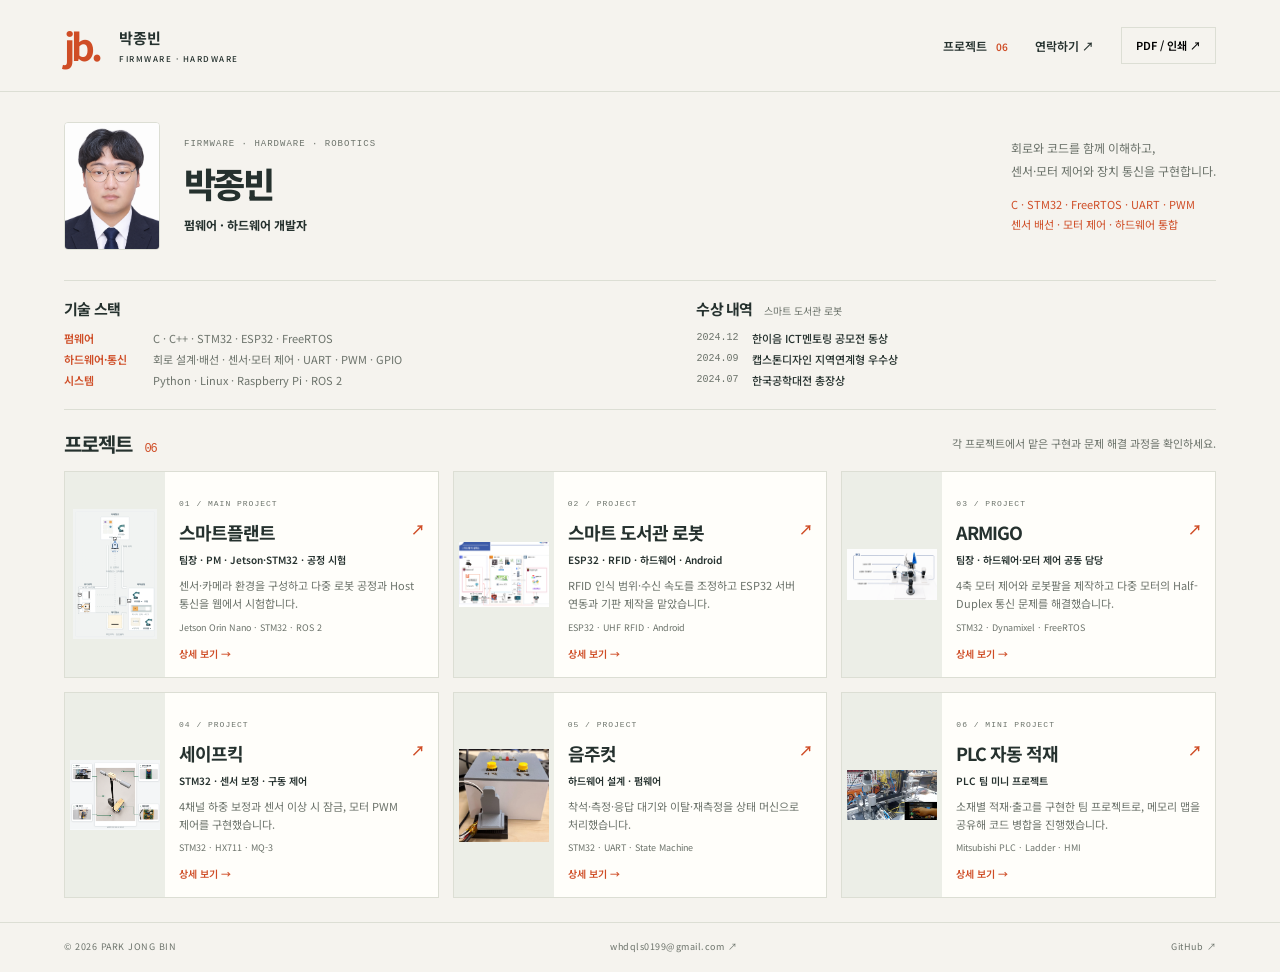
==== commit 656dc072: "Highlight implementation and problem solving in index.html" ====
--- a/index.html
+++ b/index.html
@@ -7,6 +7,6 @@
   <meta property="og:title" content="박종빈 | Firmware & Hardware"><meta property="og:description" content="박종빈 | 펌웨어 · 하드웨어 개발자. 회로와 코드를 함께 이해하고 센서·모터 제어와 장치 통신을 구현합니다.">
   <title>박종빈 — Firmware & Hardware</title>
   <link rel="icon" href="assets/favicon.svg" type="image/svg+xml">
-  <link rel="stylesheet" href="style.css?v=20260918-print2"><script defer src="script.js?v=20260918-print2"></script>
+  <link rel="stylesheet" href="style.css?v=20260930-contribution"><script defer src="script.js?v=20260918-print2"></script>
 </head>
-<body class="home-page"><a class="skip" href="#projects">프로젝트로 바로가기</a><header class="topbar"><a href="index.html" class="brand" aria-label="박종빈 포트폴리오 홈"><span class="brand-mark">jb.</span><span>박종빈 <small>FIRMWARE · HARDWARE</small></span></a><nav aria-label="주 메뉴"><a href="index.html#projects">프로젝트 <span>06</span></a><a href="mailto:whdqls0199@gmail.com">연락하기 ↗</a><button class="print-button" type="button">PDF / 인쇄 ↗</button></nav></header><main class="home-main"><section class="home-intro" aria-labelledby="intro-title"><div class="home-identity"><img class="home-portrait" src="assets/profile.png" alt="박종빈 프로필 사진" width="1086" height="1448"><div><p class="eyebrow">FIRMWARE · HARDWARE · ROBOTICS</p><h1 id="intro-title">박종빈</h1><p class="home-byline"><strong>펌웨어 · 하드웨어 개발자</strong></p></div></div><div class="home-summary"><p>회로와 코드를 함께 이해하고,<br>센서·모터 제어와 장치 통신을 구현합니다.</p><p class="home-skills">C · STM32 · FreeRTOS · UART · PWM<br>센서 배선 · 모터 제어 · 하드웨어 통합</p></div></section><section class="home-credentials" aria-label="기술 스택과 수상 내역"><div class="skills-summary"><h2>기술 스택</h2><dl><div><dt>펌웨어</dt><dd>C · C++ · STM32 · ESP32 · FreeRTOS</dd></div><div><dt>하드웨어·통신</dt><dd>회로 설계·배선 · 센서·모터 제어 · UART · PWM · GPIO</dd></div><div><dt>시스템</dt><dd>Python · Linux · Raspberry Pi · ROS 2</dd></div></dl></div><div class="awards-summary"><h2>수상 내역 <span>스마트 도서관 로봇</span></h2><ul><li><time>2024.12</time><strong>한이음 ICT멘토링 공모전 동상</strong></li><li><time>2024.09</time><strong>캡스톤디자인 지역연계형 우수상</strong></li><li><time>2024.07</time><strong>한국공학대전 총장상</strong></li></ul></div></section><section id="projects" class="home-projects" aria-labelledby="projects-title"><div class="home-projects-heading"><h2 id="projects-title">프로젝트 <span>06</span></h2><p>프로젝트를 선택하면 상세 내용을 볼 수 있습니다.</p></div><div class="project-cards"><a class="project-card" href="factory.html"><div class="card-visual"><img src="assets/plant-simulation.svg" alt="스마트플랜트 웹 시뮬레이션 공정 배치" width="680" height="1060"></div><div class="card-copy"><span class="card-number">01 / MAIN PROJECT</span><h3>스마트플랜트<span aria-hidden="true">↗</span></h3><p class="card-role">팀장 · PM · Jetson·STM32 · 공정 시험</p><p class="card-description">센서·카메라 환경을 구성하고 다중 로봇 공정과 Host 통신을 웹에서 시험합니다.</p><p class="card-tags">Jetson Orin Nano · STM32 · ROS 2</p><span class="card-link">상세 보기 →</span></div></a><a class="project-card" href="library.html"><div class="card-visual"><img src="assets/library-hardware.png" alt="스마트 도서관 로봇 프로젝트" width="1562" height="1132"></div><div class="card-copy"><span class="card-number">02 / PROJECT</span><h3>스마트 도서관 로봇<span aria-hidden="true">↗</span></h3><p class="card-role">ESP32 · RFID · 하드웨어 · Android</p><p class="card-description">책 정보를 읽는 RFID와 로봇 하드웨어, 사용자 앱을 연결했습니다.</p><p class="card-tags">ESP32 · UHF RFID · Android</p><span class="card-link">상세 보기 →</span></div></a><a class="project-card" href="armigo.html"><div class="card-visual"><img src="assets/armigo-updated.png" alt="ARMIGO 프로젝트" width="1672" height="941"></div><div class="card-copy"><span class="card-number">03 / PROJECT</span><h3>ARMIGO<span aria-hidden="true">↗</span></h3><p class="card-role">팀장 · 하드웨어 · 모터 제어</p><p class="card-description">손으로 가르친 로봇팔 자세를 저장하고 재생하는 4축 티칭 시스템입니다.</p><p class="card-tags">STM32 · Dynamixel · FreeRTOS</p><span class="card-link">상세 보기 →</span></div></a><a class="project-card" href="safekick.html"><div class="card-visual"><img src="assets/safekick-updated.png" alt="세이프킥 프로젝트" width="1426" height="1102"></div><div class="card-copy"><span class="card-number">04 / PROJECT</span><h3>세이프킥<span aria-hidden="true">↗</span></h3><p class="card-role">하드웨어 · 펌웨어</p><p class="card-description">4채널 하중 보정과 센서 이상 시 잠금, 모터 PWM 제어를 구현했습니다.</p><p class="card-tags">STM32 · HX711 · MQ-3</p><span class="card-link">상세 보기 →</span></div></a><a class="project-card" href="umjoo.html"><div class="card-visual"><img src="assets/umjoo.webp" alt="음주컷 프로젝트" width="1063" height="1100"></div><div class="card-copy"><span class="card-number">05 / PROJECT</span><h3>음주컷<span aria-hidden="true">↗</span></h3><p class="card-role">하드웨어 설계 · 펌웨어</p><p class="card-description">착석·측정·응답 대기와 이탈·재측정을 상태 머신으로 처리했습니다.</p><p class="card-tags">STM32 · UART · State Machine</p><span class="card-link">상세 보기 →</span></div></a><a class="project-card" href="plc.html"><div class="card-visual"><img src="assets/plc.webp" alt="PLC 자동 적재 프로젝트" width="1280" height="720"></div><div class="card-copy"><span class="card-number">06 / MINI PROJECT</span><h3>PLC 자동 적재<span aria-hidden="true">↗</span></h3><p class="card-role">PLC 팀 미니 프로젝트</p><p class="card-description">소재 종류와 위치를 기억하고 적재·출고 시퀀스를 제어합니다.</p><p class="card-tags">Mitsubishi PLC · Ladder · HMI</p><span class="card-link">상세 보기 →</span></div></a></div></section></main><footer class="site-footer"><span>© 2026 PARK JONG BIN</span><a href="mailto:whdqls0199@gmail.com">whdqls0199@gmail.com ↗</a><a href="https://github.com/PjongB" target="_blank" rel="noopener noreferrer">GitHub ↗</a></footer></body></html>
+<body class="home-page"><a class="skip" href="#projects">프로젝트로 바로가기</a><header class="topbar"><a href="index.html" class="brand" aria-label="박종빈 포트폴리오 홈"><span class="brand-mark">jb.</span><span>박종빈 <small>FIRMWARE · HARDWARE</small></span></a><nav aria-label="주 메뉴"><a href="index.html#projects">프로젝트 <span>06</span></a><a href="mailto:whdqls0199@gmail.com">연락하기 ↗</a><button class="print-button" type="button">PDF / 인쇄 ↗</button></nav></header><main class="home-main"><section class="home-intro" aria-labelledby="intro-title"><div class="home-identity"><img class="home-portrait" src="assets/profile.png" alt="박종빈 프로필 사진" width="1086" height="1448"><div><p class="eyebrow">FIRMWARE · HARDWARE · ROBOTICS</p><h1 id="intro-title">박종빈</h1><p class="home-byline"><strong>펌웨어 · 하드웨어 개발자</strong></p></div></div><div class="home-summary"><p>회로와 코드를 함께 이해하고,<br>센서·모터 제어와 장치 통신을 구현합니다.</p><p class="home-skills">C · STM32 · FreeRTOS · UART · PWM<br>센서 배선 · 모터 제어 · 하드웨어 통합</p></div></section><section class="home-credentials" aria-label="기술 스택과 수상 내역"><div class="skills-summary"><h2>기술 스택</h2><dl><div><dt>펌웨어</dt><dd>C · C++ · STM32 · ESP32 · FreeRTOS</dd></div><div><dt>하드웨어·통신</dt><dd>회로 설계·배선 · 센서·모터 제어 · UART · PWM · GPIO</dd></div><div><dt>시스템</dt><dd>Python · Linux · Raspberry Pi · ROS 2</dd></div></dl></div><div class="awards-summary"><h2>수상 내역 <span>스마트 도서관 로봇</span></h2><ul><li><time>2024.12</time><strong>한이음 ICT멘토링 공모전 동상</strong></li><li><time>2024.09</time><strong>캡스톤디자인 지역연계형 우수상</strong></li><li><time>2024.07</time><strong>한국공학대전 총장상</strong></li></ul></div></section><section id="projects" class="home-projects" aria-labelledby="projects-title"><div class="home-projects-heading"><h2 id="projects-title">프로젝트 <span>06</span></h2><p>각 프로젝트에서 맡은 구현과 문제 해결 과정을 확인하세요.</p></div><div class="project-cards"><a class="project-card" href="factory.html"><div class="card-visual"><img src="assets/plant-simulation.svg" alt="스마트플랜트 웹 시뮬레이션 공정 배치" width="680" height="1060"></div><div class="card-copy"><span class="card-number">01 / MAIN PROJECT</span><h3>스마트플랜트<span aria-hidden="true">↗</span></h3><p class="card-role">팀장 · PM · Jetson·STM32 · 공정 시험</p><p class="card-description">센서·카메라 환경을 구성하고 다중 로봇 공정과 Host 통신을 웹에서 시험합니다.</p><p class="card-tags">Jetson Orin Nano · STM32 · ROS 2</p><span class="card-link">상세 보기 →</span></div></a><a class="project-card" href="library.html"><div class="card-visual"><img src="assets/library-hardware.png" alt="스마트 도서관 로봇 프로젝트" width="1562" height="1132"></div><div class="card-copy"><span class="card-number">02 / PROJECT</span><h3>스마트 도서관 로봇<span aria-hidden="true">↗</span></h3><p class="card-role">ESP32 · RFID · 하드웨어 · Android</p><p class="card-description">RFID 인식 범위·수신 속도를 조정하고 ESP32 서버 연동과 기판 제작을 맡았습니다.</p><p class="card-tags">ESP32 · UHF RFID · Android</p><span class="card-link">상세 보기 →</span></div></a><a class="project-card" href="armigo.html"><div class="card-visual"><img src="assets/armigo-updated.png" alt="ARMIGO 프로젝트" width="1672" height="941"></div><div class="card-copy"><span class="card-number">03 / PROJECT</span><h3>ARMIGO<span aria-hidden="true">↗</span></h3><p class="card-role">팀장 · 하드웨어·모터 제어 공동 담당</p><p class="card-description">4축 모터 제어와 로봇팔을 제작하고 다중 모터의 Half-Duplex 통신 문제를 해결했습니다.</p><p class="card-tags">STM32 · Dynamixel · FreeRTOS</p><span class="card-link">상세 보기 →</span></div></a><a class="project-card" href="safekick.html"><div class="card-visual"><img src="assets/safekick-updated.png" alt="세이프킥 프로젝트" width="1426" height="1102"></div><div class="card-copy"><span class="card-number">04 / PROJECT</span><h3>세이프킥<span aria-hidden="true">↗</span></h3><p class="card-role">STM32 · 센서 보정 · 구동 제어</p><p class="card-description">4채널 하중 보정과 센서 이상 시 잠금, 모터 PWM 제어를 구현했습니다.</p><p class="card-tags">STM32 · HX711 · MQ-3</p><span class="card-link">상세 보기 →</span></div></a><a class="project-card" href="umjoo.html"><div class="card-visual"><img src="assets/umjoo.webp" alt="음주컷 프로젝트" width="1063" height="1100"></div><div class="card-copy"><span class="card-number">05 / PROJECT</span><h3>음주컷<span aria-hidden="true">↗</span></h3><p class="card-role">하드웨어 설계 · 펌웨어</p><p class="card-description">착석·측정·응답 대기와 이탈·재측정을 상태 머신으로 처리했습니다.</p><p class="card-tags">STM32 · UART · State Machine</p><span class="card-link">상세 보기 →</span></div></a><a class="project-card" href="plc.html"><div class="card-visual"><img src="assets/plc.webp" alt="PLC 자동 적재 프로젝트" width="1280" height="720"></div><div class="card-copy"><span class="card-number">06 / MINI PROJECT</span><h3>PLC 자동 적재<span aria-hidden="true">↗</span></h3><p class="card-role">PLC 팀 미니 프로젝트</p><p class="card-description">소재별 적재·출고를 구현한 팀 프로젝트로, 메모리 맵을 공유해 코드 병합을 진행했습니다.</p><p class="card-tags">Mitsubishi PLC · Ladder · HMI</p><span class="card-link">상세 보기 →</span></div></a></div></section></main><footer class="site-footer"><span>© 2026 PARK JONG BIN</span><a href="mailto:whdqls0199@gmail.com">whdqls0199@gmail.com ↗</a><a href="https://github.com/PjongB" target="_blank" rel="noopener noreferrer">GitHub ↗</a></footer></body></html>
--- a/style.css
+++ b/style.css
@@ -57,3 +57,14 @@
 .plant-demo-link{display:inline-block;margin-top:20px;padding:10px 14px;border:1px solid var(--accent);color:var(--accent);font-size:12px;font-weight:600}.plant-demo-link:hover{background:var(--soft)}.plant-map img{max-height:470px}.plant-photo img{max-height:410px}.plant-proof{background:#edf2f1;border:1px solid #d9e1de;padding:24px}.plant-proof-label{font-size:11px;letter-spacing:.08em;font-weight:600}.plant-metric{display:flex;align-items:center;justify-content:space-around;margin:22px 0}.plant-metric>span{font-size:48px;font-weight:650;line-height:1.1}.plant-metric small{display:block;font-size:10px;color:var(--muted);font-weight:400;margin-top:9px}.plant-metric>b{font-size:24px;color:var(--accent)}.plant-proof-note{font-size:10px!important;line-height:1.7!important;color:var(--muted)}.plant-flow{list-style:none;padding:0;margin:20px 0;display:grid;gap:10px;counter-reset:step}.plant-flow li{counter-increment:step;padding:11px 12px;background:white;border-left:3px solid #647f79}.plant-flow strong{display:block;font-size:12px}.plant-flow strong:before{content:counter(step,decimal-leading-zero) ' · ';color:#647f79}.plant-flow span{display:block;font-size:10px;color:var(--muted);margin-top:5px;line-height:1.7}@media print{.plant-map img{max-height:100mm}.plant-photo img{max-height:90mm}.plant-demo-link{font-size:7pt;padding:2mm 3mm;margin-top:3mm}.plant-proof{padding:5mm}.plant-metric{margin:4mm 0}.plant-metric>span{font-size:30pt}.plant-proof-label,.plant-proof-note{font-size:7pt!important}.plant-metric small,.plant-flow span{font-size:6.5pt}.plant-flow{gap:2mm;margin:4mm 0}.plant-flow li{padding:2mm 3mm}.plant-flow strong{font-size:8pt}}
 
 .plant-photo a{position:relative;display:block;aspect-ratio:4/3;overflow:hidden;background:white}.plant-page .case-visuals.single .plant-photo img{position:absolute;left:50%;top:50%;width:75%;height:133.333333%;min-height:0!important;max-height:none;transform:translate(-50%,-50%) rotate(-90deg);object-fit:contain}
+
+/* Personal contribution is the first item in each project overview. */
+.contribution-page .case-meta>span:first-child{color:var(--ink);font-weight:600}
+.contribution-page .ownership-summary{padding:17px 19px;background:#edf2ed;border-left:3px solid var(--accent)}
+.contribution-page .ownership-summary h3{color:var(--accent);font-size:15px}
+.contribution-page .case-copy strong{color:var(--ink);font-weight:650}
+.contribution-jump{display:block;width:fit-content;margin-top:9px;font-size:11px;color:var(--accent);font-weight:600}
+.contribution-jump:focus-visible{outline:2px solid var(--accent);outline-offset:4px}
+.evidence-note{display:block;margin-top:8px;font-size:10px;line-height:1.7;color:var(--muted)}
+@media(max-width:600px){.contribution-page #system .case-copy{grid-row:1}.contribution-page .ownership-summary{padding:15px}.contribution-page .case-copy strong{font-weight:650}}
+@media print{.contribution-page .ownership-summary{padding:3mm 4mm;border-left-width:1mm}.contribution-page .ownership-summary h3{font-size:10pt}.contribution-jump{display:none}.evidence-note{font-size:6.5pt;margin-top:1.5mm}.contribution-page #system .case-copy{grid-row:auto}}
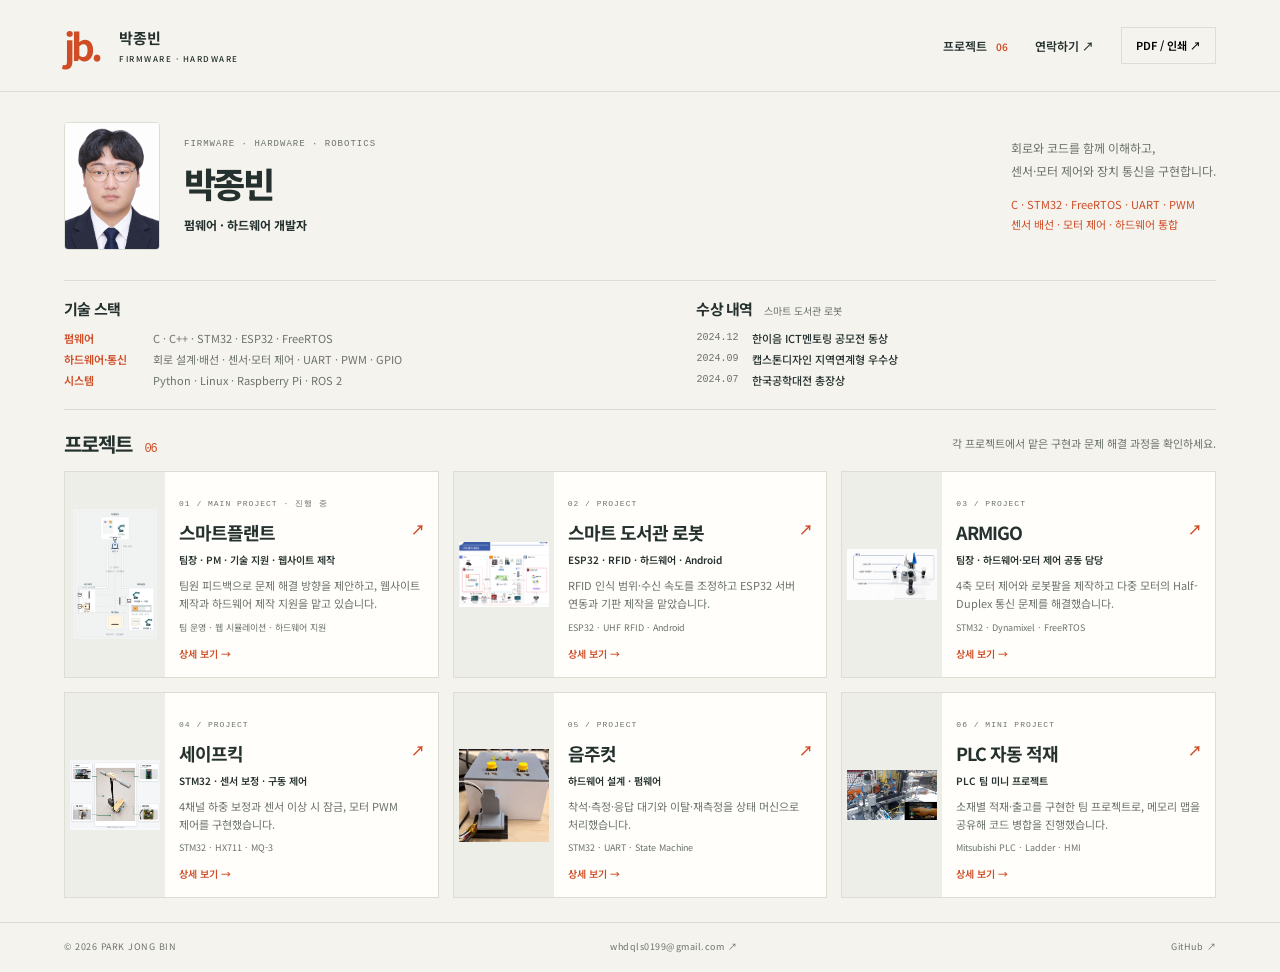
==== commit 6375f22f: "Clarify ongoing smart plant leadership and development support roles" ====
--- a/index.html
+++ b/index.html
@@ -1,12 +1,13 @@
-<!doctype html>
+<!DOCTYPE html>
+
 <html lang="ko">
 <head>
-  <meta charset="utf-8"><meta name="viewport" content="width=device-width,initial-scale=1">
-  <meta name="description" content="박종빈의 펌웨어·하드웨어 개발 포트폴리오. 스마트플랜트, 도서관 로봇, ARMIGO, SafeKick, 음주컷, PLC 자동화 프로젝트.">
-  <meta name="theme-color" content="#f5f3ee">
-  <meta property="og:title" content="박종빈 | Firmware & Hardware"><meta property="og:description" content="박종빈 | 펌웨어 · 하드웨어 개발자. 회로와 코드를 함께 이해하고 센서·모터 제어와 장치 통신을 구현합니다.">
-  <title>박종빈 — Firmware & Hardware</title>
-  <link rel="icon" href="assets/favicon.svg" type="image/svg+xml">
-  <link rel="stylesheet" href="style.css?v=20260930-contribution"><script defer src="script.js?v=20260918-print2"></script>
+<meta charset="utf-8"/><meta content="width=device-width,initial-scale=1" name="viewport"/>
+<meta content="박종빈의 펌웨어·하드웨어 개발 포트폴리오. 스마트플랜트, 도서관 로봇, ARMIGO, SafeKick, 음주컷, PLC 자동화 프로젝트." name="description"/>
+<meta content="#f5f3ee" name="theme-color"/>
+<meta content="박종빈 | Firmware &amp; Hardware" property="og:title"/><meta content="박종빈 | 펌웨어 · 하드웨어 개발자. 회로와 코드를 함께 이해하고 센서·모터 제어와 장치 통신을 구현합니다." property="og:description"/>
+<title>박종빈 — Firmware &amp; Hardware</title>
+<link href="assets/favicon.svg" rel="icon" type="image/svg+xml"/>
+<link href="style.css?v=20260930-contribution" rel="stylesheet"/><script defer="" src="script.js?v=20260918-print2"></script>
 </head>
-<body class="home-page"><a class="skip" href="#projects">프로젝트로 바로가기</a><header class="topbar"><a href="index.html" class="brand" aria-label="박종빈 포트폴리오 홈"><span class="brand-mark">jb.</span><span>박종빈 <small>FIRMWARE · HARDWARE</small></span></a><nav aria-label="주 메뉴"><a href="index.html#projects">프로젝트 <span>06</span></a><a href="mailto:whdqls0199@gmail.com">연락하기 ↗</a><button class="print-button" type="button">PDF / 인쇄 ↗</button></nav></header><main class="home-main"><section class="home-intro" aria-labelledby="intro-title"><div class="home-identity"><img class="home-portrait" src="assets/profile.png" alt="박종빈 프로필 사진" width="1086" height="1448"><div><p class="eyebrow">FIRMWARE · HARDWARE · ROBOTICS</p><h1 id="intro-title">박종빈</h1><p class="home-byline"><strong>펌웨어 · 하드웨어 개발자</strong></p></div></div><div class="home-summary"><p>회로와 코드를 함께 이해하고,<br>센서·모터 제어와 장치 통신을 구현합니다.</p><p class="home-skills">C · STM32 · FreeRTOS · UART · PWM<br>센서 배선 · 모터 제어 · 하드웨어 통합</p></div></section><section class="home-credentials" aria-label="기술 스택과 수상 내역"><div class="skills-summary"><h2>기술 스택</h2><dl><div><dt>펌웨어</dt><dd>C · C++ · STM32 · ESP32 · FreeRTOS</dd></div><div><dt>하드웨어·통신</dt><dd>회로 설계·배선 · 센서·모터 제어 · UART · PWM · GPIO</dd></div><div><dt>시스템</dt><dd>Python · Linux · Raspberry Pi · ROS 2</dd></div></dl></div><div class="awards-summary"><h2>수상 내역 <span>스마트 도서관 로봇</span></h2><ul><li><time>2024.12</time><strong>한이음 ICT멘토링 공모전 동상</strong></li><li><time>2024.09</time><strong>캡스톤디자인 지역연계형 우수상</strong></li><li><time>2024.07</time><strong>한국공학대전 총장상</strong></li></ul></div></section><section id="projects" class="home-projects" aria-labelledby="projects-title"><div class="home-projects-heading"><h2 id="projects-title">프로젝트 <span>06</span></h2><p>각 프로젝트에서 맡은 구현과 문제 해결 과정을 확인하세요.</p></div><div class="project-cards"><a class="project-card" href="factory.html"><div class="card-visual"><img src="assets/plant-simulation.svg" alt="스마트플랜트 웹 시뮬레이션 공정 배치" width="680" height="1060"></div><div class="card-copy"><span class="card-number">01 / MAIN PROJECT</span><h3>스마트플랜트<span aria-hidden="true">↗</span></h3><p class="card-role">팀장 · PM · Jetson·STM32 · 공정 시험</p><p class="card-description">센서·카메라 환경을 구성하고 다중 로봇 공정과 Host 통신을 웹에서 시험합니다.</p><p class="card-tags">Jetson Orin Nano · STM32 · ROS 2</p><span class="card-link">상세 보기 →</span></div></a><a class="project-card" href="library.html"><div class="card-visual"><img src="assets/library-hardware.png" alt="스마트 도서관 로봇 프로젝트" width="1562" height="1132"></div><div class="card-copy"><span class="card-number">02 / PROJECT</span><h3>스마트 도서관 로봇<span aria-hidden="true">↗</span></h3><p class="card-role">ESP32 · RFID · 하드웨어 · Android</p><p class="card-description">RFID 인식 범위·수신 속도를 조정하고 ESP32 서버 연동과 기판 제작을 맡았습니다.</p><p class="card-tags">ESP32 · UHF RFID · Android</p><span class="card-link">상세 보기 →</span></div></a><a class="project-card" href="armigo.html"><div class="card-visual"><img src="assets/armigo-updated.png" alt="ARMIGO 프로젝트" width="1672" height="941"></div><div class="card-copy"><span class="card-number">03 / PROJECT</span><h3>ARMIGO<span aria-hidden="true">↗</span></h3><p class="card-role">팀장 · 하드웨어·모터 제어 공동 담당</p><p class="card-description">4축 모터 제어와 로봇팔을 제작하고 다중 모터의 Half-Duplex 통신 문제를 해결했습니다.</p><p class="card-tags">STM32 · Dynamixel · FreeRTOS</p><span class="card-link">상세 보기 →</span></div></a><a class="project-card" href="safekick.html"><div class="card-visual"><img src="assets/safekick-updated.png" alt="세이프킥 프로젝트" width="1426" height="1102"></div><div class="card-copy"><span class="card-number">04 / PROJECT</span><h3>세이프킥<span aria-hidden="true">↗</span></h3><p class="card-role">STM32 · 센서 보정 · 구동 제어</p><p class="card-description">4채널 하중 보정과 센서 이상 시 잠금, 모터 PWM 제어를 구현했습니다.</p><p class="card-tags">STM32 · HX711 · MQ-3</p><span class="card-link">상세 보기 →</span></div></a><a class="project-card" href="umjoo.html"><div class="card-visual"><img src="assets/umjoo.webp" alt="음주컷 프로젝트" width="1063" height="1100"></div><div class="card-copy"><span class="card-number">05 / PROJECT</span><h3>음주컷<span aria-hidden="true">↗</span></h3><p class="card-role">하드웨어 설계 · 펌웨어</p><p class="card-description">착석·측정·응답 대기와 이탈·재측정을 상태 머신으로 처리했습니다.</p><p class="card-tags">STM32 · UART · State Machine</p><span class="card-link">상세 보기 →</span></div></a><a class="project-card" href="plc.html"><div class="card-visual"><img src="assets/plc.webp" alt="PLC 자동 적재 프로젝트" width="1280" height="720"></div><div class="card-copy"><span class="card-number">06 / MINI PROJECT</span><h3>PLC 자동 적재<span aria-hidden="true">↗</span></h3><p class="card-role">PLC 팀 미니 프로젝트</p><p class="card-description">소재별 적재·출고를 구현한 팀 프로젝트로, 메모리 맵을 공유해 코드 병합을 진행했습니다.</p><p class="card-tags">Mitsubishi PLC · Ladder · HMI</p><span class="card-link">상세 보기 →</span></div></a></div></section></main><footer class="site-footer"><span>© 2026 PARK JONG BIN</span><a href="mailto:whdqls0199@gmail.com">whdqls0199@gmail.com ↗</a><a href="https://github.com/PjongB" target="_blank" rel="noopener noreferrer">GitHub ↗</a></footer></body></html>
+<body class="home-page"><a class="skip" href="#projects">프로젝트로 바로가기</a><header class="topbar"><a aria-label="박종빈 포트폴리오 홈" class="brand" href="index.html"><span class="brand-mark">jb.</span><span>박종빈 <small>FIRMWARE · HARDWARE</small></span></a><nav aria-label="주 메뉴"><a href="index.html#projects">프로젝트 <span>06</span></a><a href="mailto:whdqls0199@gmail.com">연락하기 ↗</a><button class="print-button" type="button">PDF / 인쇄 ↗</button></nav></header><main class="home-main"><section aria-labelledby="intro-title" class="home-intro"><div class="home-identity"><img alt="박종빈 프로필 사진" class="home-portrait" height="1448" src="assets/profile.png" width="1086"/><div><p class="eyebrow">FIRMWARE · HARDWARE · ROBOTICS</p><h1 id="intro-title">박종빈</h1><p class="home-byline"><strong>펌웨어 · 하드웨어 개발자</strong></p></div></div><div class="home-summary"><p>회로와 코드를 함께 이해하고,<br/>센서·모터 제어와 장치 통신을 구현합니다.</p><p class="home-skills">C · STM32 · FreeRTOS · UART · PWM<br/>센서 배선 · 모터 제어 · 하드웨어 통합</p></div></section><section aria-label="기술 스택과 수상 내역" class="home-credentials"><div class="skills-summary"><h2>기술 스택</h2><dl><div><dt>펌웨어</dt><dd>C · C++ · STM32 · ESP32 · FreeRTOS</dd></div><div><dt>하드웨어·통신</dt><dd>회로 설계·배선 · 센서·모터 제어 · UART · PWM · GPIO</dd></div><div><dt>시스템</dt><dd>Python · Linux · Raspberry Pi · ROS 2</dd></div></dl></div><div class="awards-summary"><h2>수상 내역 <span>스마트 도서관 로봇</span></h2><ul><li><time>2024.12</time><strong>한이음 ICT멘토링 공모전 동상</strong></li><li><time>2024.09</time><strong>캡스톤디자인 지역연계형 우수상</strong></li><li><time>2024.07</time><strong>한국공학대전 총장상</strong></li></ul></div></section><section aria-labelledby="projects-title" class="home-projects" id="projects"><div class="home-projects-heading"><h2 id="projects-title">프로젝트 <span>06</span></h2><p>각 프로젝트에서 맡은 구현과 문제 해결 과정을 확인하세요.</p></div><div class="project-cards"><a class="project-card" href="factory.html"><div class="card-visual"><img alt="스마트플랜트 웹 시뮬레이션 공정 배치" height="1060" src="assets/plant-simulation.svg" width="680"/></div><div class="card-copy"><span class="card-number">01 / MAIN PROJECT · 진행 중</span><h3>스마트플랜트<span aria-hidden="true">↗</span></h3><p class="card-role">팀장 · PM · 기술 지원 · 웹사이트 제작</p><p class="card-description">팀원 피드백으로 문제 해결 방향을 제안하고, 웹사이트 제작과 하드웨어 제작 지원을 맡고 있습니다.</p><p class="card-tags">팀 운영 · 웹 시뮬레이션 · 하드웨어 지원</p><span class="card-link">상세 보기 →</span></div></a><a class="project-card" href="library.html"><div class="card-visual"><img alt="스마트 도서관 로봇 프로젝트" height="1132" src="assets/library-hardware.png" width="1562"/></div><div class="card-copy"><span class="card-number">02 / PROJECT</span><h3>스마트 도서관 로봇<span aria-hidden="true">↗</span></h3><p class="card-role">ESP32 · RFID · 하드웨어 · Android</p><p class="card-description">RFID 인식 범위·수신 속도를 조정하고 ESP32 서버 연동과 기판 제작을 맡았습니다.</p><p class="card-tags">ESP32 · UHF RFID · Android</p><span class="card-link">상세 보기 →</span></div></a><a class="project-card" href="armigo.html"><div class="card-visual"><img alt="ARMIGO 프로젝트" height="941" src="assets/armigo-updated.png" width="1672"/></div><div class="card-copy"><span class="card-number">03 / PROJECT</span><h3>ARMIGO<span aria-hidden="true">↗</span></h3><p class="card-role">팀장 · 하드웨어·모터 제어 공동 담당</p><p class="card-description">4축 모터 제어와 로봇팔을 제작하고 다중 모터의 Half-Duplex 통신 문제를 해결했습니다.</p><p class="card-tags">STM32 · Dynamixel · FreeRTOS</p><span class="card-link">상세 보기 →</span></div></a><a class="project-card" href="safekick.html"><div class="card-visual"><img alt="세이프킥 프로젝트" height="1102" src="assets/safekick-updated.png" width="1426"/></div><div class="card-copy"><span class="card-number">04 / PROJECT</span><h3>세이프킥<span aria-hidden="true">↗</span></h3><p class="card-role">STM32 · 센서 보정 · 구동 제어</p><p class="card-description">4채널 하중 보정과 센서 이상 시 잠금, 모터 PWM 제어를 구현했습니다.</p><p class="card-tags">STM32 · HX711 · MQ-3</p><span class="card-link">상세 보기 →</span></div></a><a class="project-card" href="umjoo.html"><div class="card-visual"><img alt="음주컷 프로젝트" height="1100" src="assets/umjoo.webp" width="1063"/></div><div class="card-copy"><span class="card-number">05 / PROJECT</span><h3>음주컷<span aria-hidden="true">↗</span></h3><p class="card-role">하드웨어 설계 · 펌웨어</p><p class="card-description">착석·측정·응답 대기와 이탈·재측정을 상태 머신으로 처리했습니다.</p><p class="card-tags">STM32 · UART · State Machine</p><span class="card-link">상세 보기 →</span></div></a><a class="project-card" href="plc.html"><div class="card-visual"><img alt="PLC 자동 적재 프로젝트" height="720" src="assets/plc.webp" width="1280"/></div><div class="card-copy"><span class="card-number">06 / MINI PROJECT</span><h3>PLC 자동 적재<span aria-hidden="true">↗</span></h3><p class="card-role">PLC 팀 미니 프로젝트</p><p class="card-description">소재별 적재·출고를 구현한 팀 프로젝트로, 메모리 맵을 공유해 코드 병합을 진행했습니다.</p><p class="card-tags">Mitsubishi PLC · Ladder · HMI</p><span class="card-link">상세 보기 →</span></div></a></div></section></main><footer class="site-footer"><span>© 2026 PARK JONG BIN</span><a href="mailto:whdqls0199@gmail.com">whdqls0199@gmail.com ↗</a><a href="https://github.com/PjongB" rel="noopener noreferrer" target="_blank">GitHub ↗</a></footer></body></html>
--- a/style.css
+++ b/style.css
@@ -68,3 +68,100 @@
 .evidence-note{display:block;margin-top:8px;font-size:10px;line-height:1.7;color:var(--muted)}
 @media(max-width:600px){.contribution-page #system .case-copy{grid-row:1}.contribution-page .ownership-summary{padding:15px}.contribution-page .case-copy strong{font-weight:650}}
 @media print{.contribution-page .ownership-summary{padding:3mm 4mm;border-left-width:1mm}.contribution-page .ownership-summary h3{font-size:10pt}.contribution-jump{display:none}.evidence-note{font-size:6.5pt;margin-top:1.5mm}.contribution-page #system .case-copy{grid-row:auto}}
+
+/* Two-sheet case studies: system + personal work, then troubleshooting. */
+.two-page-case .case-tabs{flex-wrap:wrap;align-items:center}
+.print-format{margin-left:auto;color:var(--muted);font-size:11px;white-space:nowrap}
+.two-page-case .case-title{font-size:clamp(25px,2.5vw,36px);line-height:1.3;letter-spacing:-.045em}
+.two-page-case .case-grid{grid-template-columns:1fr 1.08fr;gap:30px;align-items:start}
+.two-page-case .system-summary{padding:0 2px 10px}
+.two-page-case .system-summary h3{font-size:11px;color:var(--accent);letter-spacing:.04em;margin:0 0 6px}
+.two-page-case .system-summary p{font-size:12px;line-height:1.75;color:var(--muted);margin:0;word-break:keep-all;overflow-wrap:anywhere}
+.two-page-case .case-copy h3{font-size:16px;line-height:1.5}
+.two-page-case .case-copy p{font-size:13px;line-height:1.85}
+.two-page-case .scope-note{border-top:1px solid var(--line);padding-top:12px;margin-top:17px;color:var(--muted);font-size:10px!important;line-height:1.7!important}
+.two-page-case #contribution{scroll-margin-top:120px}
+.two-page-case .case-visuals.dual .case-media img{height:auto;min-height:0;max-height:245px;object-fit:contain}
+.two-page-case .case-visuals.dual .case-video video{max-height:230px;object-fit:contain}
+.two-page-case .plant-map img{min-height:0!important;max-height:440px!important}
+.two-page-case .plant-results .plant-photo a{max-height:240px}
+.two-page-case .plant-proof{padding:20px 22px}
+.two-page-case .plant-flow{margin-top:14px;gap:6px}
+.two-page-case .plant-flow li{padding:8px 10px}
+.two-page-case .plant-flow li strong{font-size:12px}
+.two-page-case .plant-metric{margin:12px 0}
+.two-page-case .plant-metric>span{font-size:40px}
+.supporting-media{grid-column:1/-1;border-top:1px solid var(--line);padding-top:16px;font-size:12px}
+.supporting-media summary{cursor:pointer;font-weight:600;color:var(--ink)}
+.supporting-media ul{display:flex;flex-wrap:wrap;gap:10px 24px;list-style:none;padding:10px 0 0;margin:0;color:var(--muted)}
+@media(max-width:800px){
+ .two-page-case .case-grid{grid-template-columns:1fr;gap:24px}
+ .two-page-case #system .case-copy{grid-row:1}
+ .two-page-case .case-title{font-size:27px}
+ .two-page-case .case-visuals.dual .case-media img{max-height:340px}
+ .two-page-case .case-tabs{gap:10px}
+ .print-format{margin-left:0}
+}
+@media print{
+ @page{size:A4 landscape;margin:10mm}
+ .two-page-case{color:#202722;print-color-adjust:exact;-webkit-print-color-adjust:exact}
+ .two-page-case .project{margin:0!important}
+ /* Auto height deliberately exposes overflow instead of clipping it. Keep content below 188 mm. */
+ .two-page-case .project>.sheet.case-sheet{
+  box-sizing:border-box;width:100%;height:auto;min-height:186mm;margin:0!important;
+  padding:3mm 5mm;display:flex;flex-direction:column;overflow:visible;
+  break-inside:avoid-page;break-after:page!important;page-break-after:always!important;
+ }
+ .two-page-case .project>.sheet.case-sheet:last-child{break-after:auto!important;page-break-after:auto!important}
+ .two-page-case .project-top{margin:0 0 2.5mm;padding-bottom:2mm}
+ .two-page-case .eyebrow,.two-page-case .folio{font-size:7pt}
+ .two-page-case .case-title{font-size:22pt!important;line-height:1.25;margin:0}
+ .two-page-case .case-lead{font-size:9pt;line-height:1.55;margin:2mm 0 3mm}
+ .two-page-case .case-meta{font-size:7pt;line-height:1.5;padding:2mm 0;gap:3mm}
+ .two-page-case .tags{margin:2mm 0 3mm;gap:1.5mm}
+ .two-page-case .tags span{font-size:6.5pt;padding:1mm 2mm}
+ .two-page-case .project-awards{margin:0 0 3mm;padding:1.5mm 2mm;font-size:6.5pt}
+ .two-page-case .case-grid{grid-template-columns:1fr 1.08fr;gap:7mm;align-items:start;flex:0 0 auto}
+ .two-page-case #system .case-copy{grid-row:auto}
+ .two-page-case .case-visuals{gap:3mm}
+ .two-page-case .system-summary{padding:0}
+ .two-page-case .system-summary h3{font-size:7pt;margin:0 0 1mm}
+ .two-page-case .system-summary p{font-size:7.5pt;line-height:1.5}
+ .two-page-case .case-copy{padding-bottom:2mm}
+ .two-page-case .case-copy h3{font-size:10pt;line-height:1.45;margin-bottom:2mm}
+ .two-page-case .case-copy p{font-size:8.5pt;line-height:1.65}
+ .two-page-case .case-copy section+section{margin-top:4mm;padding-top:3mm}
+ .two-page-case .ownership-summary{padding:3mm;border-left-width:.8mm}
+ .two-page-case .scope-note{font-size:6.8pt!important;line-height:1.6!important;margin-top:3mm;padding-top:2mm}
+ .two-page-case .case-media img{height:auto;min-height:0;max-height:106mm;object-fit:contain}
+ .two-page-case .case-visuals.dual .case-media img{height:auto;min-height:0;max-height:43mm}
+ .two-page-case #system .case-visuals.dual .case-media img{max-height:38mm}
+ .two-page-case #safekick #system .case-media:first-of-type img{max-height:53mm}
+ .two-page-case #safekick #system .case-media:last-child img{max-height:24mm}
+ .two-page-case .case-video .print-video-poster{max-height:43mm!important}
+ .two-page-case figcaption{font-size:6pt;line-height:1.5;padding:1mm 1.5mm}
+ .two-page-case .evidence-note{font-size:6.5pt;margin-top:2mm}
+ .two-page-case .page-footer{position:static;margin-top:auto;padding-top:3mm;min-height:8mm;font-size:6pt;gap:4mm;line-height:1.5;align-items:end}
+ .two-page-case .page-footer>span:last-child{white-space:nowrap}
+ .two-page-case .plant-map img{max-height:105mm!important}
+ .two-page-case .plant-demo-link{font-size:7pt;padding:1mm 0;margin:0}
+ .two-page-case .plant-proof{padding:3mm 4mm}
+ .two-page-case .plant-proof-label{font-size:7pt}
+ .two-page-case .plant-metric{margin:2mm 0;gap:5mm}
+ .two-page-case .plant-metric>span{font-size:26pt}
+ .two-page-case .plant-metric small,.two-page-case .plant-proof-note{font-size:6.5pt;line-height:1.5}
+ .two-page-case .plant-flow{margin-top:2mm;gap:1mm}
+ .two-page-case .plant-flow li{padding:1.2mm 2mm}
+ .two-page-case .plant-flow li strong{font-size:7pt}
+ .two-page-case .plant-results .plant-photo a{aspect-ratio:auto;height:45mm;max-height:none}
+ .two-page-case .plant-results .plant-photo img{width:33.75mm;height:60mm;max-height:none!important}
+ .two-page-case .supporting-media{display:none!important}
+}
+@media print{
+ .two-page-case .plant-map img{max-height:85mm!important}
+ .two-page-case #library #system .case-media:first-of-type img{max-height:53mm}
+ .two-page-case #library #system .case-media:last-child img{max-height:24mm}
+ .two-page-case #umjoo #system .case-media:first-of-type img{max-height:52mm}
+ .two-page-case #umjoo #system .case-media:last-child img{max-height:27mm}
+ .two-page-case #safekick #system .case-media:last-child img{max-height:32mm}
+}
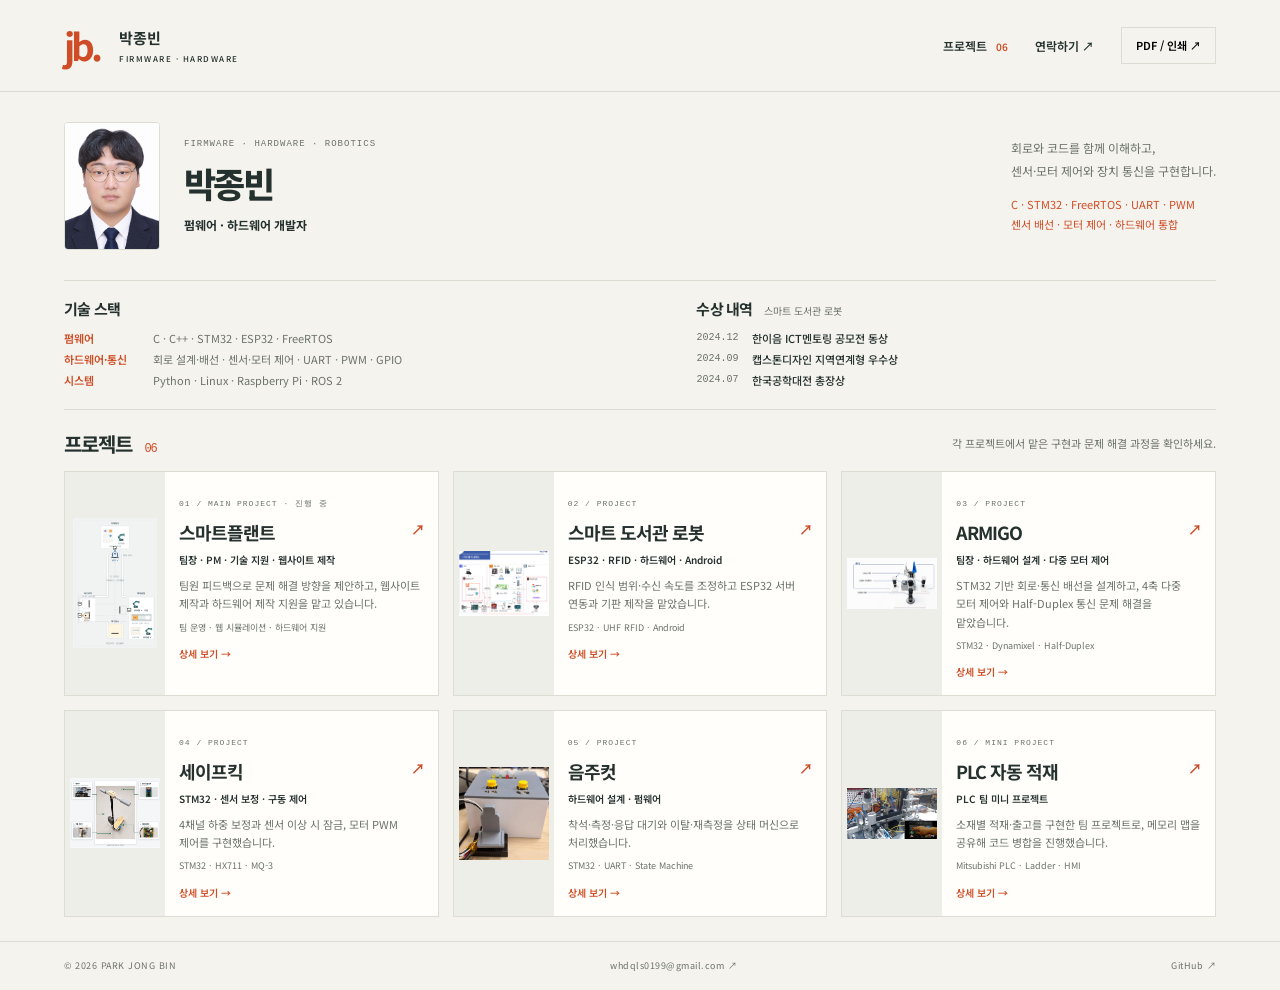
==== commit 22dce4aa: "Clarify ARMIGO hardware design and multi-motor control role" ====
--- a/index.html
+++ b/index.html
@@ -10,4 +10,4 @@
 <link href="assets/favicon.svg" rel="icon" type="image/svg+xml"/>
 <link href="style.css?v=20260930-contribution" rel="stylesheet"/><script defer="" src="script.js?v=20260918-print2"></script>
 </head>
-<body class="home-page"><a class="skip" href="#projects">프로젝트로 바로가기</a><header class="topbar"><a aria-label="박종빈 포트폴리오 홈" class="brand" href="index.html"><span class="brand-mark">jb.</span><span>박종빈 <small>FIRMWARE · HARDWARE</small></span></a><nav aria-label="주 메뉴"><a href="index.html#projects">프로젝트 <span>06</span></a><a href="mailto:whdqls0199@gmail.com">연락하기 ↗</a><button class="print-button" type="button">PDF / 인쇄 ↗</button></nav></header><main class="home-main"><section aria-labelledby="intro-title" class="home-intro"><div class="home-identity"><img alt="박종빈 프로필 사진" class="home-portrait" height="1448" src="assets/profile.png" width="1086"/><div><p class="eyebrow">FIRMWARE · HARDWARE · ROBOTICS</p><h1 id="intro-title">박종빈</h1><p class="home-byline"><strong>펌웨어 · 하드웨어 개발자</strong></p></div></div><div class="home-summary"><p>회로와 코드를 함께 이해하고,<br/>센서·모터 제어와 장치 통신을 구현합니다.</p><p class="home-skills">C · STM32 · FreeRTOS · UART · PWM<br/>센서 배선 · 모터 제어 · 하드웨어 통합</p></div></section><section aria-label="기술 스택과 수상 내역" class="home-credentials"><div class="skills-summary"><h2>기술 스택</h2><dl><div><dt>펌웨어</dt><dd>C · C++ · STM32 · ESP32 · FreeRTOS</dd></div><div><dt>하드웨어·통신</dt><dd>회로 설계·배선 · 센서·모터 제어 · UART · PWM · GPIO</dd></div><div><dt>시스템</dt><dd>Python · Linux · Raspberry Pi · ROS 2</dd></div></dl></div><div class="awards-summary"><h2>수상 내역 <span>스마트 도서관 로봇</span></h2><ul><li><time>2024.12</time><strong>한이음 ICT멘토링 공모전 동상</strong></li><li><time>2024.09</time><strong>캡스톤디자인 지역연계형 우수상</strong></li><li><time>2024.07</time><strong>한국공학대전 총장상</strong></li></ul></div></section><section aria-labelledby="projects-title" class="home-projects" id="projects"><div class="home-projects-heading"><h2 id="projects-title">프로젝트 <span>06</span></h2><p>각 프로젝트에서 맡은 구현과 문제 해결 과정을 확인하세요.</p></div><div class="project-cards"><a class="project-card" href="factory.html"><div class="card-visual"><img alt="스마트플랜트 웹 시뮬레이션 공정 배치" height="1060" src="assets/plant-simulation.svg" width="680"/></div><div class="card-copy"><span class="card-number">01 / MAIN PROJECT · 진행 중</span><h3>스마트플랜트<span aria-hidden="true">↗</span></h3><p class="card-role">팀장 · PM · 기술 지원 · 웹사이트 제작</p><p class="card-description">팀원 피드백으로 문제 해결 방향을 제안하고, 웹사이트 제작과 하드웨어 제작 지원을 맡고 있습니다.</p><p class="card-tags">팀 운영 · 웹 시뮬레이션 · 하드웨어 지원</p><span class="card-link">상세 보기 →</span></div></a><a class="project-card" href="library.html"><div class="card-visual"><img alt="스마트 도서관 로봇 프로젝트" height="1132" src="assets/library-hardware.png" width="1562"/></div><div class="card-copy"><span class="card-number">02 / PROJECT</span><h3>스마트 도서관 로봇<span aria-hidden="true">↗</span></h3><p class="card-role">ESP32 · RFID · 하드웨어 · Android</p><p class="card-description">RFID 인식 범위·수신 속도를 조정하고 ESP32 서버 연동과 기판 제작을 맡았습니다.</p><p class="card-tags">ESP32 · UHF RFID · Android</p><span class="card-link">상세 보기 →</span></div></a><a class="project-card" href="armigo.html"><div class="card-visual"><img alt="ARMIGO 프로젝트" height="941" src="assets/armigo-updated.png" width="1672"/></div><div class="card-copy"><span class="card-number">03 / PROJECT</span><h3>ARMIGO<span aria-hidden="true">↗</span></h3><p class="card-role">팀장 · 하드웨어·모터 제어 공동 담당</p><p class="card-description">4축 모터 제어와 로봇팔을 제작하고 다중 모터의 Half-Duplex 통신 문제를 해결했습니다.</p><p class="card-tags">STM32 · Dynamixel · FreeRTOS</p><span class="card-link">상세 보기 →</span></div></a><a class="project-card" href="safekick.html"><div class="card-visual"><img alt="세이프킥 프로젝트" height="1102" src="assets/safekick-updated.png" width="1426"/></div><div class="card-copy"><span class="card-number">04 / PROJECT</span><h3>세이프킥<span aria-hidden="true">↗</span></h3><p class="card-role">STM32 · 센서 보정 · 구동 제어</p><p class="card-description">4채널 하중 보정과 센서 이상 시 잠금, 모터 PWM 제어를 구현했습니다.</p><p class="card-tags">STM32 · HX711 · MQ-3</p><span class="card-link">상세 보기 →</span></div></a><a class="project-card" href="umjoo.html"><div class="card-visual"><img alt="음주컷 프로젝트" height="1100" src="assets/umjoo.webp" width="1063"/></div><div class="card-copy"><span class="card-number">05 / PROJECT</span><h3>음주컷<span aria-hidden="true">↗</span></h3><p class="card-role">하드웨어 설계 · 펌웨어</p><p class="card-description">착석·측정·응답 대기와 이탈·재측정을 상태 머신으로 처리했습니다.</p><p class="card-tags">STM32 · UART · State Machine</p><span class="card-link">상세 보기 →</span></div></a><a class="project-card" href="plc.html"><div class="card-visual"><img alt="PLC 자동 적재 프로젝트" height="720" src="assets/plc.webp" width="1280"/></div><div class="card-copy"><span class="card-number">06 / MINI PROJECT</span><h3>PLC 자동 적재<span aria-hidden="true">↗</span></h3><p class="card-role">PLC 팀 미니 프로젝트</p><p class="card-description">소재별 적재·출고를 구현한 팀 프로젝트로, 메모리 맵을 공유해 코드 병합을 진행했습니다.</p><p class="card-tags">Mitsubishi PLC · Ladder · HMI</p><span class="card-link">상세 보기 →</span></div></a></div></section></main><footer class="site-footer"><span>© 2026 PARK JONG BIN</span><a href="mailto:whdqls0199@gmail.com">whdqls0199@gmail.com ↗</a><a href="https://github.com/PjongB" rel="noopener noreferrer" target="_blank">GitHub ↗</a></footer></body></html>
+<body class="home-page"><a class="skip" href="#projects">프로젝트로 바로가기</a><header class="topbar"><a aria-label="박종빈 포트폴리오 홈" class="brand" href="index.html"><span class="brand-mark">jb.</span><span>박종빈 <small>FIRMWARE · HARDWARE</small></span></a><nav aria-label="주 메뉴"><a href="index.html#projects">프로젝트 <span>06</span></a><a href="mailto:whdqls0199@gmail.com">연락하기 ↗</a><button class="print-button" type="button">PDF / 인쇄 ↗</button></nav></header><main class="home-main"><section aria-labelledby="intro-title" class="home-intro"><div class="home-identity"><img alt="박종빈 프로필 사진" class="home-portrait" height="1448" src="assets/profile.png" width="1086"/><div><p class="eyebrow">FIRMWARE · HARDWARE · ROBOTICS</p><h1 id="intro-title">박종빈</h1><p class="home-byline"><strong>펌웨어 · 하드웨어 개발자</strong></p></div></div><div class="home-summary"><p>회로와 코드를 함께 이해하고,<br/>센서·모터 제어와 장치 통신을 구현합니다.</p><p class="home-skills">C · STM32 · FreeRTOS · UART · PWM<br/>센서 배선 · 모터 제어 · 하드웨어 통합</p></div></section><section aria-label="기술 스택과 수상 내역" class="home-credentials"><div class="skills-summary"><h2>기술 스택</h2><dl><div><dt>펌웨어</dt><dd>C · C++ · STM32 · ESP32 · FreeRTOS</dd></div><div><dt>하드웨어·통신</dt><dd>회로 설계·배선 · 센서·모터 제어 · UART · PWM · GPIO</dd></div><div><dt>시스템</dt><dd>Python · Linux · Raspberry Pi · ROS 2</dd></div></dl></div><div class="awards-summary"><h2>수상 내역 <span>스마트 도서관 로봇</span></h2><ul><li><time>2024.12</time><strong>한이음 ICT멘토링 공모전 동상</strong></li><li><time>2024.09</time><strong>캡스톤디자인 지역연계형 우수상</strong></li><li><time>2024.07</time><strong>한국공학대전 총장상</strong></li></ul></div></section><section aria-labelledby="projects-title" class="home-projects" id="projects"><div class="home-projects-heading"><h2 id="projects-title">프로젝트 <span>06</span></h2><p>각 프로젝트에서 맡은 구현과 문제 해결 과정을 확인하세요.</p></div><div class="project-cards"><a class="project-card" href="factory.html"><div class="card-visual"><img alt="스마트플랜트 웹 시뮬레이션 공정 배치" height="1060" src="assets/plant-simulation.svg" width="680"/></div><div class="card-copy"><span class="card-number">01 / MAIN PROJECT · 진행 중</span><h3>스마트플랜트<span aria-hidden="true">↗</span></h3><p class="card-role">팀장 · PM · 기술 지원 · 웹사이트 제작</p><p class="card-description">팀원 피드백으로 문제 해결 방향을 제안하고, 웹사이트 제작과 하드웨어 제작 지원을 맡고 있습니다.</p><p class="card-tags">팀 운영 · 웹 시뮬레이션 · 하드웨어 지원</p><span class="card-link">상세 보기 →</span></div></a><a class="project-card" href="library.html"><div class="card-visual"><img alt="스마트 도서관 로봇 프로젝트" height="1132" src="assets/library-hardware.png" width="1562"/></div><div class="card-copy"><span class="card-number">02 / PROJECT</span><h3>스마트 도서관 로봇<span aria-hidden="true">↗</span></h3><p class="card-role">ESP32 · RFID · 하드웨어 · Android</p><p class="card-description">RFID 인식 범위·수신 속도를 조정하고 ESP32 서버 연동과 기판 제작을 맡았습니다.</p><p class="card-tags">ESP32 · UHF RFID · Android</p><span class="card-link">상세 보기 →</span></div></a><a class="project-card" href="armigo.html"><div class="card-visual"><img alt="ARMIGO 프로젝트" height="941" src="assets/armigo-updated.png" width="1672"/></div><div class="card-copy"><span class="card-number">03 / PROJECT</span><h3>ARMIGO<span aria-hidden="true">↗</span></h3><p class="card-role">팀장 · 하드웨어 설계 · 다중 모터 제어</p><p class="card-description">STM32 기반 회로·통신 배선을 설계하고, 4축 다중 모터 제어와 Half-Duplex 통신 문제 해결을 맡았습니다.</p><p class="card-tags">STM32 · Dynamixel · Half-Duplex</p><span class="card-link">상세 보기 →</span></div></a><a class="project-card" href="safekick.html"><div class="card-visual"><img alt="세이프킥 프로젝트" height="1102" src="assets/safekick-updated.png" width="1426"/></div><div class="card-copy"><span class="card-number">04 / PROJECT</span><h3>세이프킥<span aria-hidden="true">↗</span></h3><p class="card-role">STM32 · 센서 보정 · 구동 제어</p><p class="card-description">4채널 하중 보정과 센서 이상 시 잠금, 모터 PWM 제어를 구현했습니다.</p><p class="card-tags">STM32 · HX711 · MQ-3</p><span class="card-link">상세 보기 →</span></div></a><a class="project-card" href="umjoo.html"><div class="card-visual"><img alt="음주컷 프로젝트" height="1100" src="assets/umjoo.webp" width="1063"/></div><div class="card-copy"><span class="card-number">05 / PROJECT</span><h3>음주컷<span aria-hidden="true">↗</span></h3><p class="card-role">하드웨어 설계 · 펌웨어</p><p class="card-description">착석·측정·응답 대기와 이탈·재측정을 상태 머신으로 처리했습니다.</p><p class="card-tags">STM32 · UART · State Machine</p><span class="card-link">상세 보기 →</span></div></a><a class="project-card" href="plc.html"><div class="card-visual"><img alt="PLC 자동 적재 프로젝트" height="720" src="assets/plc.webp" width="1280"/></div><div class="card-copy"><span class="card-number">06 / MINI PROJECT</span><h3>PLC 자동 적재<span aria-hidden="true">↗</span></h3><p class="card-role">PLC 팀 미니 프로젝트</p><p class="card-description">소재별 적재·출고를 구현한 팀 프로젝트로, 메모리 맵을 공유해 코드 병합을 진행했습니다.</p><p class="card-tags">Mitsubishi PLC · Ladder · HMI</p><span class="card-link">상세 보기 →</span></div></a></div></section></main><footer class="site-footer"><span>© 2026 PARK JONG BIN</span><a href="mailto:whdqls0199@gmail.com">whdqls0199@gmail.com ↗</a><a href="https://github.com/PjongB" rel="noopener noreferrer" target="_blank">GitHub ↗</a></footer></body></html>
